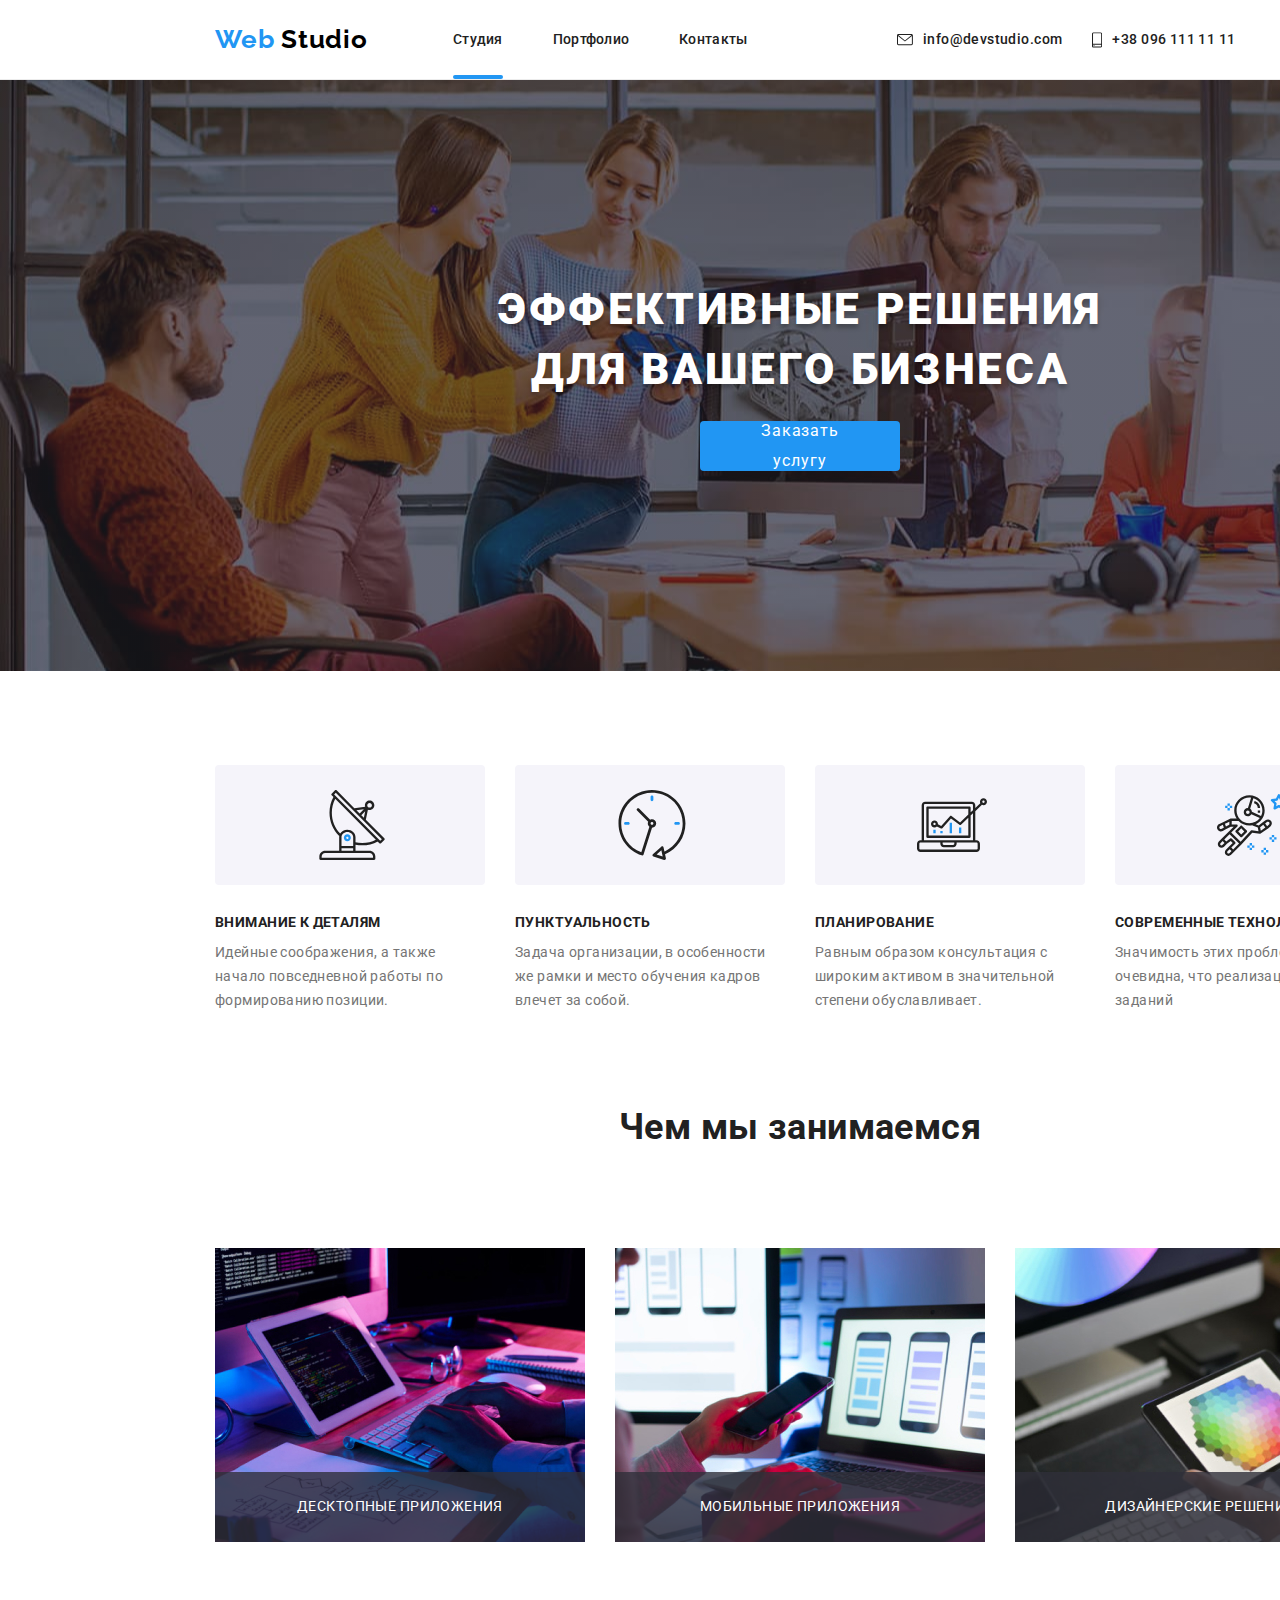
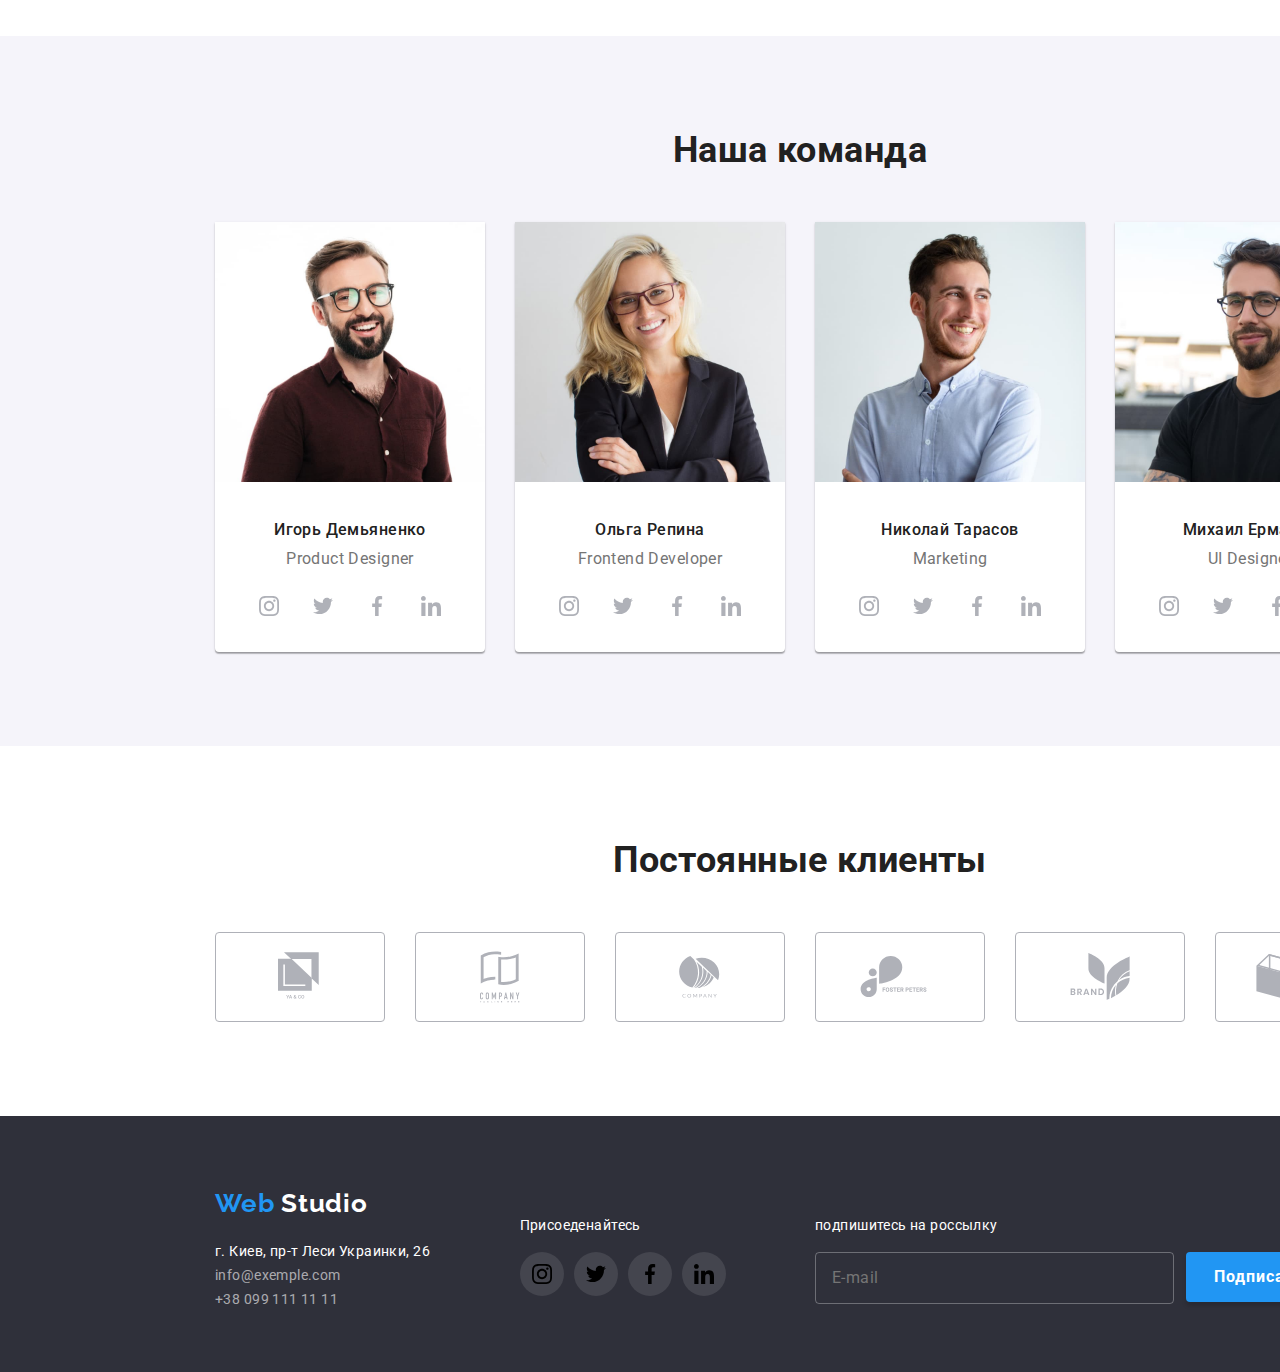
==== index.html @ 9285f912 "верстает Студию в сцсс" ====
<!DOCTYPE html>
<html lang="ru">
<head>
    <meta charset="UTF-8">
    <meta name="viewport" content="width=device-width, initial-scale=1.0">
    <title>Web Studio</title>
    <link href="https://fonts.googleapis.com/css2?family=Raleway:wght@700&family=Roboto:wght@400;500;700;900&display=swap" 
          rel="stylesheet"/>
    <!-- <link rel="stylesheet" href="./css/styles.css"/> -->
    <link rel="stylesheet" href="./css/main.min.css"/>
</head>
<body>   

    <!--шапка страницы-->
    <header  class="conteiner page-header">
        <nav class=" navigation">
            <a href="./index.html" class="logo"><span class="web">Web</span> Studio</a>
            
            <ul class="site-nav list">  
                <li class="link-item">
                    <a href="./index.html" class="curent link" style="color: var(--accent-color)">Студия</a>
                </li>
                <li class="link-item">
                    <a href="./portfolio.html" class="link">Портфолио</a>
                </li>
                <li class="link-item">
                    <a href="" class="link">Контакты</a>
                </li>      
            </ul>
        </nav>

        <ul class="site-auth list">  
            <li class="link-item">
                <div class="hover-link">
                    <a href="mailto:info@devstudio.com" class="contact-link">
                        <svg class="header-svg" width="16" height="12">
                            <use href="./images/sprite.svg#icon-letter"></use>
                        </svg>
                     info@devstudio.com 
                    </a>
                </div>
            </li>
            <li class="link-item">
                <div class="hover-link">
                    <a href="tel:+380961111111" class="contact-link">
                        <svg class="header-svg smartphone" width="10" height="16">
                            <use href="./images/sprite.svg#icon-smartphone"></use>
                        </svg>
                     +38 096 111 11 11 
                    </a>
                </div>
            </li>
        </ul>
    </header>
    <main>

        <!--hero--->
        <section class="hero">
            <div class="conteiner hero-conteiner">
                <h1 class="hero-title">Эффективные решения<br> для вашего бизнеса</h1>
                <button class="button primary" data-modal-open>Заказать услугу</button> 
            </div>
            <div class="backdrop is-hidden" data-modal>
                <div class="modal">
                    <button class="btn-close" data-modal-close>
                        <span class="close">&#10006;</span>
                    </button>                
                    <h2 class="modal-title">Оставьте свои данные, мы вам перезвоним</h2>
                    
                    <form class="form">
                        <div class="form-field">
                            <label class="form-label" for="name"><span class="label-text">Имя</span></label>
                            <div>                  
                                <input class="form-input" type="text" name="user-name" id="name" />
                                <svg class="form-svg">
                                    <use href="./images/sprite.svg#icon-person-black"></use>
                                </svg>
                            </div>    
                        </div>
        
                        <div class="form-field tel">
                            <label class="form-label" for="tel">Телефон</label>
                            <div>                  
                                <input class="form-input" type="tel" name="tel" id="tel"/>
                                <svg class="form-svg">
                                    <use href="./images/sprite.svg#icon-phone-black"></use>
                                </svg>
                            </div>
                        </div>
        
                        <div class="form-field 2">
                            <label class="form-label" for="emeil">Почтa</label>
                            <div>                  
                                <input class="form-input" type="emeil" name="emeil" id="emeil" />
                                <svg class="form-svg">
                                    <use href="./images/sprite.svg#icon-email-black"></use>
                                </svg>
                            </div>
                        </div>
                                
                        <div class="form-field 3">
                            <label class="form-label" for="comment">Комментарий</label>
                            <textarea 
                            name="comment" 
                            id="comment" 
                            placeholder="Введите текст"
                            ></textarea>
                        </div>
        
                        <div class="form-field-sign">
                            <label class="accept-text">
                                <input class="check-input" type="checkbox" name="checkbox"/>
                                <span class="check-box" checked></span>
                                Соглашаюсь с рассылкой и принимаю 
                                <a href="" class="agreement-link">Условия договора</a>
                            </label>
                        </div>
                           
                        <button class="button" type="submit">Отправить</button>
                    </form>
                </div>
            </div>
        </section>
        
        <!--особенности-->
        <section class="section">
            <div class="conteiner features">
                <h2 hidden>Oсобенности</h2>
                <ul class="list features">
                    <li class="features-box">
                        <div class="icon-features">
                            <svg class="features-svg">
                                <use href="./images/sprite.svg#icon-antena"> </use>
                            </svg>
                        </div>
                        <h2 class="title">Внимание к деталям</h2>
                        <p>Идейные соображения, а также начало повседневной работы по формированию позиции.</p>
                    </li>
                    <li class="features-box">
                        <div class="icon-features">
                            <svg class="features-svg">
                                <use href="./images/sprite.svg#icon-clock"></use>
                            </svg>
                        </div>
                        <h2 class="title">Пунктуальность</h2>
                        <p>Задача организации, в особенности же рамки и место обучения кадров влечет за собой.</p>
                    </li>
                    <li class="features-box">
                        <div class="icon-features">
                            <svg class="features-svg">
                                <use href="./images/sprite.svg#icon-diagram"></use>
                            </svg>
                        </div>
                        <h2 class="title">Планирование</h2>
                        <p>Равным образом консультация с широким активом в значительной степени обуславливает.</p>
                    </li>
                    <li class="features-box">
                        <div class="icon-features">
                            <svg class="features-svg">
                                <use href="./images/sprite.svg#icon-astronaut"></use>
                            </svg>
                        </div>
                        <h2 class="title">Современные технологии</h2>
                        <p>Значимость этих проблем настолько очевидна, что реализация плановых заданий</p>
                    </li>
                </ul>
            </div>
        </section>
        

        <!--чем мы занимаемся-->
        <section class="section">
            <div class="conteiner work">
                <h2 class="section-title">Чем мы занимаемся</h2>
                <ul class="list work">
                    <li class="work-box">
                        <img src="./images/pic/box 1.jpg" alt="программы для компьютера"> 
                        <p class="text">Десктопные приложения</p>
                    </li>
                    <li class="work-box">
                        <img src="./images/pic/box 2.jpg" alt="программы для смартфона">
                        <p class="text">Мобильные приложения</p>
                    </li>
                    <li class="work-box">
                        <img src="./images/pic/box 3.jpg" alt="программа для планшэта">
                        <p class="text">Дизайнерские решения</P>
                    </li>
                </ul>
            </div> 
        </section>

        <!--наша команда-->
        <section class="section">
            <div class="conteiner team">
                <h2 class="section-title">Наша команда</h2>
                <ul class="list team">
                    <li class="team-member 1">
                        <img src="./images/команда/Игорь.jpg" alt="фото работника" width="270">
                        <h3 class="team-title">Игорь Демьяненко</h3>
                        <p class="team-text">Product Designer</p>
                            
                        <ul class="list social-link-box">
                            <li class="social-link">
                                <a href="" class="icon-link">
                                    <svg class="icon-svg">
                                        <use href="./images/sprite.svg#icon-instagram"></use>
                                    </svg>
                                </a>
                            </li>
                            <li class="social-link">
                                <a href="" class="icon-link">
                                    <svg class="icon-svg">
                                        <use href="./images/sprite.svg#icon-twitter"></use>
                                    </svg>
                                </a>
                            </li>
                            <li class="social-link">
                                <a href="" class="icon-link">
                                    <svg class="icon-svg">
                                        <use href="./images/sprite.svg#icon-facebook"></use>
                                    </svg>
                                </a>
                            </li>
                            <li class="social-link">    
                                <a href="" class="icon-link">
                                    <svg class="icon-svg">
                                        <use href="./images/sprite.svg#icon-linkedin"></use>
                                    </svg>
                                </a>
                            </li>
                        </ul>  
                    </li>
                    <li class="team-member 2">
                        <img src="./images/команда/ольга.jpg" alt="фото работника" width="270">
                        <h3 class="team-title">Ольга Репина</h3>
                        <p class="team-text">Frontend Developer</p>
                        
                        <ul class="list social-link-box">
                            <li class="social-link">
                                <a href="" class="icon-link">
                                    <svg class="icon-svg">
                                        <use href="./images/sprite.svg#icon-instagram"></use>
                                    </svg>
                                </a>
                            </li>
                            <li class="social-link">
                                <a href="" class="icon-link">
                                    <svg class="icon-svg">
                                        <use href="./images/sprite.svg#icon-twitter"></use>
                                    </svg>
                                </a>
                            </li>
                            <li class="social-link">
                                <a href="" class="icon-link">
                                    <svg class="icon-svg">
                                        <use href="./images/sprite.svg#icon-facebook"></use>
                                    </svg>
                                </a>
                            </li>
                            <li class="social-link">    
                                <a href="" class="icon-link">
                                    <svg class="icon-svg">
                                        <use href="./images/sprite.svg#icon-linkedin"></use>
                                    </svg>
                                </a>
                            </li>
                        </ul>  
                    </li>
                    <li class="team-member 3">
                        <img src="./images/команда/николай.jpg" alt="фото работника" width="270">
                        <h3 class="team-title">Николай Тарасов</h3>
                        <p class="team-text">Marketing</p>
                            
                        <ul class="list social-link-box">
                            <li class="social-link">
                                <a href="" class="icon-link">
                                    <svg class="icon-svg">
                                        <use href="./images/sprite.svg#icon-instagram"></use>
                                    </svg>
                                </a>
                            </li>
                            <li class="social-link">
                                <a href="" class="icon-link">
                                    <svg class="icon-svg">
                                        <use href="./images/sprite.svg#icon-twitter"></use>
                                    </svg>
                                </a>
                            </li>
                            <li class="social-link">
                                <a href="" class="icon-link">
                                    <svg class="icon-svg">
                                        <use href="./images/sprite.svg#icon-facebook"></use>
                                    </svg>
                                </a>
                            </li>
                            <li class="social-link">    
                                <a href="" class="icon-link">
                                    <svg class="icon-svg">
                                        <use href="./images/sprite.svg#icon-linkedin"></use>
                                    </svg>
                                </a>
                            </li>
                        </ul>  
                    </li>
                    <li class="team-member 4">
                        <img src="./images/команда/Михаил.jpg" alt="фото работника" width="270">
                        <h3 class="team-title">Михаил Ермаков</h3>
                        <p class="team-text">UI Designer</p>
                            
                        <ul class="list social-link-box">
                            <li class="social-link">
                                <a href="" class="icon-link">
                                    <svg class="icon-svg">
                                        <use href="./images/sprite.svg#icon-instagram"></use>
                                    </svg>
                                </a>
                            </li>
                            <li class="social-link">
                                <a href="" class="icon-link">
                                    <svg class="icon-svg">
                                        <use href="./images/sprite.svg#icon-twitter"></use>
                                    </svg>
                                </a>
                            </li>
                            <li class="social-link">
                                <a href="" class="icon-link">
                                    <svg class="icon-svg">
                                        <use href="./images/sprite.svg#icon-facebook"></use>
                                    </svg>
                                </a>
                            </li>
                            <li class="social-link">    
                                <a href="" class="icon-link">
                                    <svg class="icon-svg">
                                        <use href="./images/sprite.svg#icon-linkedin"></use>
                                    </svg>
                                </a>
                            </li>
                        </ul>  
                    </li>
                </ul>
            </div> 
        </section>

        <!--постоянные клиенты-->
        <section class="section">
            <div class="conteiner clients">
                <h2 class="section-title">Постоянные клиенты</h2>
                <ul class="list clients-list-box">
                    <li class="clients-list">
                        <a href="" class="icon-client-link">
                            <svg class="client-svg" width="45" height="50">
                                <use href="./images/sprite.svg#icon-logo1"></use>
                            </svg>
                        </a>
                    </li>
                    <li class="clients-list">
                        <a href="" class="icon-client-link">
                            <svg class="client-svg" width="40" height="52">
                                <use href="./images/sprite.svg#icon-logo2"></use>
                            </svg>
                        </a>
                    </li>
                    <li class="clients-list">
                        <a href="" class="icon-client-link">
                            <svg class="client-svg" width="41" height="42">
                                <use href="./images/sprite.svg#icon-logo3"></use>
                            </svg>
                        </a>
                    </li>
                    <li class="clients-list">
                        <a href="" class="icon-client-link">
                            <svg class="client-svg" width="80" height="42">
                                <use href="./images/sprite.svg#icon-logo4"></use>
                            </svg>
                        </a>
                    </li>
                    <li class="clients-list">
                        <a href="" class="icon-client-link">
                            <svg class="client-svg" width="60" height="47">
                                <use href="./images/sprite.svg#icon-logo5"></use>
                            </svg>
                        </a>
                    </li>
                    <li class="clients-list">
                        <a href="" class="icon-client-link">
                            <svg class="client-svg" width="88" height="45">
                                <use href="./images/sprite.svg#icon-logo6"></use>
                            </svg>
                        </a>
                    </li>
                </ul>
            </div>
        </section> 
    </main>
    
    <!--подвал-->
    <footer class="section">
        <div class="conteiner footer">   
            
            <!--контакты-->
            <div class="footer-box footer-contacts">
                <a href="./index.html" class="logo logo-footer"><span class="web">Web</span> Studio</a>
                <address class="address-item">г. Киев, пр-т Леси Украинки, 26</address>  
                <ul class="list contacts">
                    <li class="contacts-item">info@exemple.com</li>
                    <li class="contacts-item">+38 099 111 11 11</li>
                </ul>     
            </div>

            <!--соц.сети-->
            <div class="footer-box join ">
                <p class="text-footer">Присоеденайтесь</p>
                <ul class="list links-box-footer">
                    <li class="social-links-footer">
                        <a class="icon-link" href="" aria-label="Cсылка на instagram">
                            <svg class="icon-svg footer-svg">
                                <use href="./images/sprite.svg#icon-instagram"></use>
                            </svg>
                        </a>
                    </li>
                    <li class="social-links-footer">
                        <a class="icon-link" href="" aria-label="Cсылка на twitter">
                            <svg class="icon-svg footer-svg">
                                <use href="./images/sprite.svg#icon-twitter"></use>
                            </svg>
                        </a>
                    </li>
                    <li class="social-links-footer">
                        <a class="icon-link" href="" aria-label="Cсылка на facebook">
                            <svg class="icon-svg footer-svg">
                                <use href="./images/sprite.svg#icon-facebook"></use>
                            </svg>
                        </a>
                    </li>
                    <li class="social-links-footer">
                        <a class="icon-link" href="" aria-label="Cсылка на linkedin">
                            <svg class="icon-svg footer-svg">
                                <use href="./images/sprite.svg#icon-linkedin"></use>
                            </svg>
                        </a>
                    </li>
                </ul>
            </div>

            <!--подписка на россылку-->
            <div class="footer-box registery">
                <form class="form">
                    <p class="text-footer">подпишитесь на россылку</p>
                    <div class="e-mail-form">
                        <input 
                        type="e-meil" 
                        name="e-meil" 
                        id="e-meil" 
                        placeholder="E-mail"
                        />
                        <button class="button secondary" type="submit">Подписаться
                            <svg class="subscribe-svg" >
                                <use href="./images/sprite.svg#icon-iconsend"></use>
                            </svg>    
                        </button>
                    </div>
                </form>
            </div>
        </div>
    </footer>
    
    <script src="./js/modal.js"></script>
</body>
</html>
---- css/styles.css ----
/* .page-header {
    display: flex;
    height: 80px;
    border-bottom: 1px solid #ECECEC;
} */


/* SITE-NAU -AUTH */


/* .navigation {
    display: flex;
    align-items: center;
    margin-right: auto; 
} */

/* 
.link-item .contact-link,
.link-item .link {
    padding-top: 32px;
    padding-bottom: 32px;
    font-weight: 500;
    font-size: 14px;
    line-height: 1.14;
    text-decoration: none;
    color: var(--primary-text-color);
} 

.site-auth .contact-link {
    display: flex;
    align-items: center;
    color: var(--text-color);
    max-height: 80px;
}

.site-nav .link-item:not(:first-child) { 
    margin-left: 50px;
}

.site-auth .link-item:not(:first-child) { 
    margin-left: 30px;
}/*

 .header-svg {
    justify-content: center;
    align-items: center;
    margin-right: 10px;
    fill: currentColor;
} */

/* .contact-link > .header-svg:hover {
    --color4: var(--accent-color);
    transition-duration: 250ms;
    transition-timing-function: cubic-bezier(0.4, 0, 0.2, 1);
 }  */

/*.site-nav .link:hover,
.site-nav .link:focus,
.site-auth .contact-link:hover,
.site-auth .contact-link:focus { 
    color: var(--accent-color);
    transition-duration: 250ms;
    transition-timing-function: cubic-bezier(0.4, 0, 0.2, 1);
} 

.contact-link .header-svg:hover,
.contact-link .header-svg:focus {
    color: var(--accent-color);
    transition-duration: 250ms;
    transition-timing-function: cubic-bezier(0.4, 0, 0.2, 1);
}
/* 
.link {
    position: relative;
}

.curent.link::after {
    content: " ";
    position: absolute;
    display: block;
    width: 100%;
    border-bottom: 4px solid var(--accent-color);
    border-radius: 2px;
    bottom: 0;
} */


/* HERO */


/* .conteiner.hero-conteiner {
    display: block;
    padding: 0;
    
    max-width: 1600px;
    max-height: 600px;
    margin-left: auto;
    margin-right: auto;
    padding-top: 200px;
    padding-bottom: 200px;
    
    text-align: center;
    background-image: linear-gradient( 
        rgba(47, 48, 58, 0.4), 
        rgba(47, 48, 58, 0.4) ), url(
        ../images/Header.jpg);
    background-color: #C4C4C4;    
    background-repeat: no-repeat;
    background-size: cover;
    background-position: center;
}

.hero-title {
    margin: 0 0 20px;

    text-transform: uppercase;
    text-align: center;

    color: var(--primary-white-color);
    font-weight: 900;
    font-size: 44px;
    line-height: 1.36;
    letter-spacing: 0.06em;
    text-shadow: 0px 4px 4px rgba(0, 0, 0, 0.25);
} */


/* BUTTON */

 


/*Modal*/

/* .backdrop {
    position: fixed;
    top: 0;
    left: 0;
    width: 100%;
    height: 100%;

    z-index: 1;
    background: rgba(0, 0, 0, 0.2);
    transform: scale(1);
    transition-duration: 300ms;
    transition-timing-function: ease-in;

}

.backdrop.is-hidden {
    pointer-events: none;
    opacity: 0;
    transform: scale(0.25);
}

.modal {
    position: absolute;
    top: 50%;
    left: 50%;
    transform: translate(-50%, -50%);
    width: 528px;
    height: 580px;

    padding: 40px;
    box-shadow: 
    0px 1px 3px rgba(0, 0, 0, 0.12), 
    0px 1px 1px rgba(0, 0, 0, 0.14), 
    0px 2px 1px rgba(0, 0, 0, 0.2);
    border-radius: 4px;
    background: var(--primary-white-color);
}
  


span.close {
    display: inline-flex;
    justify-content: center;
    align-items: center;
    width: 18px;
    height: 18px;
} */




/*FORM*/

/* .modal-title {
    text-align: center;
    font-size: 20px;
    line-height: 1.15;
    margin: 0;
    padding-bottom: 12px;
}

.form {
    width: 100%;
    height: 100%;
}

.form-field {
    position: relative;
    display: flex;
    flex-direction: column;
}

 .form-label {
    display: block;
    margin-bottom: 4px;
    text-align: left;
    font-size: 12px;
    line-height: 1.167;
    letter-spacing: 0.01em;
    color: var(--text-color); 
}

.form-field.tel:focus .form-label {
    color: var(--accent-color);
}

.form-label:not(:last-child) {
    margin-top: 10px;
}

.form-input {
    display: inline-block;
    width: 100%;
    margin: 0;
    padding-top: 11px;
    padding-bottom: 11px;
    padding-left: 42px;
    border: 1px solid rgba(33, 33, 33, 0.2);
    border-radius: 4px;
}

.form-input:focus {
    outline: none;
    border: 1px solid var(--accent-color);
    transition-duration: 250ms;
    transition-timing-function: cubic-bezier(0.4, 0, 0.2, 1);
}

.form-input:focus + .form-svg {
    fill: var(--accent-color);
    transition-duration: 250ms;
    transition-timing-function: cubic-bezier(0.4, 0, 0.2, 1);
}

.form-svg {
    position: absolute;
    left: 12px;
    transform: translateY(55%);

    display: inline-flex;
    width: 18px;
    height: 18px;
    fill: var(--primary-text-color);
}

.form-field-sign {
    position: relative;
    margin-top: 20px;
    margin-bottom: 30px;
}

.check-input {
    position: absolute;
    width: 1px;
    height: 1px;
    margin: -1px;
    padding: 0;
    border: 0;
    overflow: hidden;
    clip: rect(0 0 0 0);
}

.accept-text {
    padding-left: 36px; 
    font-weight: 400;
    font-size: 14px;
    line-height: 1.71;
    letter-spacing: 0.03em;
    color: #757575;
}

span[class="check-box"] {
    position: absolute;
    margin-left: -22px;   
    margin-right: 7px;
    width: 16px;
    height: 15px;
    transform: translate(0%, 20%);

    background-color: var(--primary-white-color);
    outline: 0;
    border-radius:2px;
    box-shadow: 0 0 1pt 1pt var(--text-color);
}

.check-input:focus + .check-box {
    border: 1px solid var(--accent-color);
    box-shadow: 0 0 1pt 1pt var(--accent-color);
    transition-duration: 250ms;
    transition-timing-function: cubic-bezier(0.4, 0, 0.2, 1);
}

.check-input:focus:checked + .check-box {
    box-shadow: 0 0 1pt 1pt var(--text-color);
    background-color: var(--accent-color); 
    background-image: url(../images/svg/Vector.svg); 
    transition-duration: 250ms;
    transition-timing-function: cubic-bezier(0.4, 0, 0.2, 1);
}

.check-input:checked + .check-box {
    background-color: var(--accent-color); 
    background-image: url(../images/svg/Vector.svg); 
    box-shadow: none;
    transition-duration: 250ms;
    transition-timing-function: cubic-bezier(0.4, 0, 0.2, 1);
    background-size: cover;
} 

.agreement-link {
    display: inline-flex;
    flex-wrap: inherit;
    color: var(--accent-color); 
}

textarea {
    resize: none;
    height: 120px;
    padding: 12px 16px;
    border-color: rgba(33, 33, 33, 0.2);
    border-radius: 4px;
}

textarea:focus {
    outline: none;
    border: 1px solid var(--accent-color);
    border-radius: 4px;
    transition-duration: 250ms;
    transition-timing-function: cubic-bezier(0.4, 0, 0.2, 1);
}

textarea::placeholder {
    color: var(--text-color);
    line-height: 1.14;
    letter-spacing: 0.01em;
}

.button[type="submit"] {
    display: flex;
    font-family: Roboto;
    font-weight: 700;
    color: var(--primary-white-color);
    background-color: var(--accent-color);
    margin-right: auto;
    margin-left: auto;
} */



/* ОСОБЕННОСТИ */
/* 
.list.features {
    display: flex;
}

.features-box {
    width: calc((100% - 30px * 3) / 4);
    margin-right: 30px;
}

.features-box:nth-child(4n) {
    margin-right: 0;
}

.features .title {
    font-size: 14px;
    line-height: 1.14;
    text-transform: uppercase;
    color: var(--primary-text-color);
    margin-top: 0;
    margin-top: 30px;
    margin-bottom: 10px;
}

.features-box > p {
    margin: 0;
}

.icon-features {
    width: 270px;
    height: 120px;
    padding: 25px 102px;
    background: #F5F4FA;
    border-radius: 4px;
}

.features-svg {
    background-size: contain;
    width: 70px;
    height: 70px;
    fill: currentColor;
} */


/* Чем мы занимаемся */

/* 
.section-title {
    font-size: 36px;
    line-height: 1.16;
    text-align: center;
    color: var(--primary-text-color);
    margin: 0;
    padding-bottom: 50px;
}

.work-box .text {
    display: inline-flex;
    justify-content: center;
    align-items: center;
    height: 70px;
    margin: 0;
    position: absolute;
    bottom: 0;
    left: 0;
    right: 0;

    text-transform: uppercase;
    font-size: 14px;
    line-height: 1.14;
    background: rgba(47, 48, 58, 0.8);
    color: var(--primary-white-color); 
}

.list.work {
    display: flex; 
    padding-top: 50px;
}

.work-box {
    width: calc((100% - 30px * 2) / 3);
    margin-right: 30px;
    position: relative;
}

.work-box >img {
    display: block;
}

.work-box:nth-child(3n) {
    margin-right: 0;
}
 */


/* НАША КОМАНДА */


/* .conteiner.team {
    background-color: #F5F4FA;
    padding-top: 94px;
    padding-bottom: 94px;
}

.list.team {
    display: flex;
}

.team .team-title {
    margin: 30px 0 0;   
    text-align: center;
    font-weight: 500;
    font-size: 16px;
    line-height: 1.19;
    color: var(--primary-text-color);
}

.team .team-text { 
    font-size: 16px;
    line-height: 1.19;
    text-align: center;
    color: var(--text-color);
    margin: 10px 0 0;
}

.team-member {
    width: calc((100% - 30px * 3) / 4);
    margin-right: 30px;
    background-color: #fff;
    box-shadow: 
    0px 1px 3px rgba(0, 0, 0, 0.12), 
    0px 1px 1px rgba(0, 0, 0, 0.14), 
    0px 2px 1px rgba(0, 0, 0, 0.2);
    border-radius: 0px 0px 4px 4px;
}

.team-member:hover {
    box-shadow: 0px 4px 4px rgba(0, 0, 0, 0.25);
    transition-duration: 250ms;
    transition-timing-function: cubic-bezier(0.4, 0, 0.2, 1);
}

.team-member:nth-child(4n) {
    margin-right: 0;
}

.social-link-box {
    display: flex;  
    padding: 16px 32px 24px;    
}

.social-link:not(:last-child) {
    margin-right: 10px;
} */

/* .icon-link {
    display: flex;
    align-items: center;
    justify-content: center;
    border-radius: 50%;
    width: 44px;
    height: 44px;
}

.icon-link:hover,
.icon-link:focus {
    color: var(--accent-color);
    transition-duration: 250ms;
    transition-timing-function: cubic-bezier(0.4, 0, 0.2, 1);
} */

/* .icon-svg {
    width: 20px;
    height: 20px;
} 

.icon-link:hover > .icon-svg {
    --color4: #FFFFFF;
    transition-duration: 250ms;
    transition-timing-function: cubic-bezier(0.4, 0, 0.2, 1);
}*/


/* CLIENTS */


.clients-list-box  {
    display: flex;
}

.clients-list {
    width: calc((100% - 30px * 5) / 6);
    margin-right: 30px;
}

/* .icon-client-link {
    display: flex;
    justify-content: center;
    align-items: center;
    width: 170px;
    height: 90px;
    border: 1px solid #afb1b8;
    border-radius: 4px;
}

.icon-client-link:hover,
.icon-client-link:focus {
    border: 1px solid var(--accent-color);
    transition-duration: 250ms;
    transition-timing-function: cubic-bezier(0.4, 0, 0.2, 1);
}

.icon-client-link:hover > .client-svg,
.icon-client-link:focus > .client-svg {
    --color4: #2196F3;
    transition-duration: 250ms;
    transition-timing-function: cubic-bezier(0.4, 0, 0.2, 1);
} */


/* FOOTER */

/* .conteiner.footer {
    display: flex;
    justify-content: space-between;
    padding-top: 72px;
    padding-bottom: 60px;
    font-size: 14px;
    line-height: 1.71;
    background: #2F303A;
    color: var(--primary-white-color); 
}

/* .logo.logo-footer {    
    color: var(--primary-white-color);
    margin-top: -12px;
} 

address {
    font-style: normal;
    margin-top: 20px;
}

.list.contacts .contacts-item {
    margin-top: 9px;
}

.list.contacts  {
    color: rgba(255, 255, 255, 0.6);
    text-decoration: none
}

.footer-box.join {
    margin-top: 12px;
}

.links-box-footer {
    display: flex;
}

.social-links-footer:not(:last-child) {
    margin-right: 10px;
}

.social-links-footer > .icon-link {
    background-color: rgba(255, 255, 255, 0.1);
}

.icon-svg.footer-svg {
    --color4: #FFFFFF;
}

/* .icon-link:hover,
.icon-link:focus {
    background-color: var(--accent-color);
    transition-duration: 250ms;
    transition-timing-function: cubic-bezier(0.4, 0, 0.2, 1);
} */

/* .conteiner.footer .text-footer {
    margin-top: 0;
    margin-bottom: 20px;    
    text-transform: uppercase;
    line-height: 1.14;
    font-weight: 700;
    letter-spacing: 0.03em;
}

.footer-box.registery {
    width: calc((100% - 30px) / 2);
    margin-top: 12px
}

.e-mail-form {
    display: flex;
    width: auto;
}

.e-mail-form >input {
    width: 100%;
    margin-right: 12px;
    align-items: center;
    padding-top: 15px;
    padding-bottom: 15px;
    padding-left: 16px;
    border: 1px solid rgba(255, 255, 255, 0.3);
    border-radius: 4px;
    font-size: 16px;
    line-height: 1.25;
    letter-spacing: 0.03em;
    background: transparent;
}

.footer-box .button.secondary >.icon-send {
    display: inline-flex;
    align-items: center;
    justify-content: center;
    margin-left: 10px;
    width: 24px;
    height: 24px;
}
.subscribe-svg {
    width: 24px;
    height: 24px;
    margin-left: 10px;
    fill: currentColor;
} */


/* ПОРТФОЛИО */


/* .button.filters {
    width: auto;
    padding: 6px 22px;
    font-weight: 500;
    line-height: 1.63;
    letter-spacing: 0.03em;
} 

.list.filters.flexbox > li:not(:first-child) {
    margin-left: 8px;
}

/* .button.filters:hover {
    color: var(--primary-white-color);
    background-color: var(--accent-color);
    box-shadow: 
    0px 3px 1px rgba(0, 0, 0, 0.1), 
    0px 1px 2px rgba(0, 0, 0, 0.08), 
    0px 2px 2px rgba(0, 0, 0, 0.12);
    transition-duration: 250ms;
    transition-timing-function: cubic-bezier(0.4, 0, 0.2, 1);
} 

.flexbox {
    display: flex;
    justify-content: center;
    margin-bottom: 50px;
}
*/



/* PROJECTS */


/* .projects-list {
    display: flex;
    flex-wrap: wrap;
}

.projects-link {
    display: inline-block;
    text-decoration: none;
}

.projects-list > .projects-item {
    width: calc((100% - 30px * 2) / 3);
    margin-right: 30px;
    margin-bottom: 30px;
    border: 1px solid #EEEEEE;
}

.projects-item:hover {
    box-shadow: 
    0px 1px 1px rgba(0, 0, 0, 0.12), 
    0px 4px 4px rgba(0, 0, 0, 0.06), 
    0px 4px 6px rgba(0, 0, 0, 0.16);
    transition-duration: 250ms;
    transition-timing-function: cubic-bezier(0.4, 0, 0.2, 1);
}

.projects-item:nth-child(3n) {
    margin-right: 0;
}

.projects-item:nth-last-child(-n + 3) {
    margin-bottom: 0;
}

.efect > img {
    display: block;
}

.projects-item .card > .title {
    margin: 0 0 4px ;
    font-weight: 700;
    font-size: 18px;
    line-height: 2;
    letter-spacing: 0.06em;
    color: var(--primary-text-color);
}

.projects-item .card > .text {
    margin: 0;
    font-weight: 400;
    font-size: 16px;
    line-height: 1.87;
    color: var(--text-color);
}

.card {
   padding: 20px 24px;
   margin: 0;
   border-style: none;
}

.efect {
    position: relative;
    overflow: hidden; 
}

.projects-item:hover .effects-title {
    transform: translatey(0);
}

.effects-title {
    position: absolute;
    top: 0;
    margin: 0;
    padding: 63px 24px;
    
    font-size: 18px;
    line-height: 1.56;
    color: #FFFFFF;
    background-color: rgba(33, 150, 243, 0.9);

    transform: translatey(100%);
    transition-duration: 250ms;
    transition-timing-function: cubic-bezier(0.4, 0, 0.2, 1);
} */







/* цвет текста заголовка черный #212121; */
/* вторичный цвет, абзац, #757575; */
/* белый цвет #FFFFFF; */
/* емейл напис rgba(255, 255, 255, 0.6) */
/*  иконки background: #E5E5E5; */
/* страниця вторичний цвет background: #F5F4FA; */
/* интерактивная подсветка цвет  #2196F3; */
/*  фон надписов "чем мы занимаемся"background: rgba(47, 48, 58, 0.8); */
/* фон наша команда background: #F5F4FA; */
---- css/main.min.css ----
/*! normalize.css v8.0.1 | MIT License | github.com/necolas/normalize.css */html{line-height:1.15;-webkit-text-size-adjust:100%}body{margin:0}main{display:block}h1{font-size:2em;margin:0.67em 0}hr{-webkit-box-sizing:content-box;box-sizing:content-box;height:0;overflow:visible}pre{font-family:monospace, monospace;font-size:1em}a{background-color:transparent}abbr[title]{border-bottom:none;text-decoration:underline;-webkit-text-decoration:underline dotted;text-decoration:underline dotted}b,strong{font-weight:bolder}code,kbd,samp{font-family:monospace, monospace;font-size:1em}small{font-size:80%}sub,sup{font-size:75%;line-height:0;position:relative;vertical-align:baseline}sub{bottom:-0.25em}sup{top:-0.5em}img{border-style:none}button,input,optgroup,select,textarea{font-family:inherit;font-size:100%;line-height:1.15;margin:0}button,input{overflow:visible}button,select{text-transform:none}button,[type="button"],[type="reset"],[type="submit"]{-webkit-appearance:button}button::-moz-focus-inner,[type="button"]::-moz-focus-inner,[type="reset"]::-moz-focus-inner,[type="submit"]::-moz-focus-inner{border-style:none;padding:0}button:-moz-focusring,[type="button"]:-moz-focusring,[type="reset"]:-moz-focusring,[type="submit"]:-moz-focusring{outline:1px dotted ButtonText}fieldset{padding:0.35em 0.75em 0.625em}legend{-webkit-box-sizing:border-box;box-sizing:border-box;color:inherit;display:table;max-width:100%;padding:0;white-space:normal}progress{vertical-align:baseline}textarea{overflow:auto}[type="checkbox"],[type="radio"]{-webkit-box-sizing:border-box;box-sizing:border-box;padding:0}[type="number"]::-webkit-inner-spin-button,[type="number"]::-webkit-outer-spin-button{height:auto}[type="search"]{-webkit-appearance:textfield;outline-offset:-2px}[type="search"]::-webkit-search-decoration{-webkit-appearance:none}::-webkit-file-upload-button{-webkit-appearance:button;font:inherit}details{display:block}summary{display:list-item}template{display:none}[hidden]{display:none}*,*:before,*:after{-webkit-box-sizing:border-box;box-sizing:border-box}body{margin:0px 0px 0px 0px;font-family:Roboto;font-style:normal;font-weight:400;font-size:14px;line-height:1.71;letter-spacing:0.03em;background-color:#fff;color:#757575}nav{display:-webkit-box;display:-ms-flexbox;display:flex;font-weight:500;line-height:1.14;letter-spacing:0.02em;color:#212121}h1,h2,h3,h4,h5{color:#212121;font-weight:700}.list{list-style:none;padding:0;margin:0}.web{color:#2196F3}.conteiner{width:1600px;padding-left:215px;padding-right:215px;margin-left:auto;margin-right:auto}.section{margin-top:94px}.button{display:-webkit-inline-box;display:-ms-inline-flexbox;display:inline-flex;-webkit-box-align:center;-ms-flex-align:center;align-items:center;-webkit-box-pack:center;-ms-flex-pack:center;justify-content:center;text-decoration:none;width:200px;height:50px;padding:10px 32px;border-radius:4px;background-color:#F5F4FA;border:none;font-size:16px;line-height:1.88;letter-spacing:0.06em;color:#212121;cursor:pointer}.button.primary{color:#fff;background-color:#2196F3}.button.primary:hover,.button.primary:focus{-webkit-transition-duration:250ms;transition-duration:250ms;-webkit-transition-timing-function:cubic-bezier(0.4, 0, 0.2, 1);transition-timing-function:cubic-bezier(0.4, 0, 0.2, 1);color:#2196F3;background-color:#fff;fill:#2196F3}.button.secondary{padding:10px 28px;-webkit-box-shadow:0px 4px 4px rgba(0,0,0,0.15);box-shadow:0px 4px 4px rgba(0,0,0,0.15);color:#fff;background-color:#2196F3}.button.secondary:hover,.button.secondary:focus{-webkit-transition-duration:250ms;transition-duration:250ms;-webkit-transition-timing-function:cubic-bezier(0.4, 0, 0.2, 1);transition-timing-function:cubic-bezier(0.4, 0, 0.2, 1);color:#2196F3;background-color:#fff;fill:#2196F3}.btn-close{position:absolute;top:8px;right:8px;width:30px;height:30px;padding:0;border-radius:50%;outline:none;border:1px solid rgba(0,0,0,0.1);background-color:#fff;cursor:pointer}.btn-close:hover>span[class="close"],.btn-close:focus>span[class="close"]{color:#2196F3}.button.filters{width:auto;padding:6px 22px;font-weight:500;line-height:1.63;letter-spacing:0.03em}.button.filters:hover{color:#fff;background-color:#2196F3;-webkit-box-shadow:0px 3px 1px rgba(0,0,0,0.1),0px 1px 2px rgba(0,0,0,0.08),0px 2px 2px rgba(0,0,0,0.12);box-shadow:0px 3px 1px rgba(0,0,0,0.1),0px 1px 2px rgba(0,0,0,0.08),0px 2px 2px rgba(0,0,0,0.12);-webkit-transition-duration:250ms;transition-duration:250ms;-webkit-transition-timing-function:cubic-bezier(0.4, 0, 0.2, 1);transition-timing-function:cubic-bezier(0.4, 0, 0.2, 1)}.logo{font-family:Raleway;font-weight:700;font-size:26px;line-height:1.19;letter-spacing:0.03em;color:#000000;text-decoration:none}.navigation .logo{width:153px;padding-top:25px;padding-bottom:25px;margin-right:85px}.logo.logo-footer{color:#fff;margin-top:-12px}.site-nav,.site-auth{display:-webkit-box;display:-ms-flexbox;display:flex;-webkit-box-align:center;-ms-flex-align:center;align-items:center;margin-right:auto}.link-item .contact-link,.link-item .link{padding-top:32px;padding-bottom:32px;font-weight:500;font-size:14px;line-height:1.14;text-decoration:none;color:var(--primary-text-color)}.site-nav .link-item:not(:first-child){margin-left:50px}.site-auth .contact-link{display:-webkit-box;display:-ms-flexbox;display:flex;-webkit-box-align:center;-ms-flex-align:center;align-items:center;color:#757575;max-height:80px}.site-auth .link-item:not(:first-child){margin-left:30px}.header-svg{-webkit-box-pack:center;-ms-flex-pack:center;justify-content:center;-webkit-box-align:center;-ms-flex-align:center;align-items:center;margin-right:10px;fill:currentColor}.contact-link>.header-svg:hover{--color4: $accent-color;-webkit-transition-duration:250ms;transition-duration:250ms;-webkit-transition-timing-function:cubic-bezier(0.4, 0, 0.2, 1);transition-timing-function:cubic-bezier(0.4, 0, 0.2, 1)}.site-nav .link:hover,.site-nav .link:focus,.site-auth .contact-link:hover,.site-auth .contact-link:focus{color:#2196F3;-webkit-transition-duration:250ms;transition-duration:250ms;-webkit-transition-timing-function:cubic-bezier(0.4, 0, 0.2, 1);transition-timing-function:cubic-bezier(0.4, 0, 0.2, 1)}.modal-title{text-align:center;font-size:20px;line-height:1.15;margin:0;padding-bottom:12px}.form{width:100%;height:100%}.form-field{position:relative;display:-webkit-box;display:-ms-flexbox;display:flex;-webkit-box-orient:vertical;-webkit-box-direction:normal;-ms-flex-direction:column;flex-direction:column}.form-field.tel:focus .form-label{color:#2196F3}.form-label:not(:last-child){margin-top:10px}.form-label{display:block;margin-bottom:4px;text-align:left;font-size:12px;line-height:1.167;letter-spacing:0.01em;color:#757575}.form-input{display:inline-block;width:100%;margin:0;padding-top:11px;padding-bottom:11px;padding-left:42px;border:1px solid rgba(33,33,33,0.2);border-radius:4px}.form-input:focus{outline:none;border:1px solid #2196F3;-webkit-transition-duration:250ms;transition-duration:250ms;-webkit-transition-timing-function:cubic-bezier(0.4, 0, 0.2, 1);transition-timing-function:cubic-bezier(0.4, 0, 0.2, 1)}.form-input:focus+.form-svg{fill:#2196F3;-webkit-transition-duration:250ms;transition-duration:250ms;-webkit-transition-timing-function:cubic-bezier(0.4, 0, 0.2, 1);transition-timing-function:cubic-bezier(0.4, 0, 0.2, 1)}.form-svg{position:absolute;left:12px;-webkit-transform:translateY(55%);transform:translateY(55%);display:-webkit-inline-box;display:-ms-inline-flexbox;display:inline-flex;width:18px;height:18px;fill:#212121}.form-field-sign{position:relative;margin-top:20px;margin-bottom:30px}.check-input{position:absolute;width:1px;height:1px;margin:-1px;padding:0;border:0;overflow:hidden;clip:rect(0 0 0 0)}.check-input:focus+.check-box{border:1px solid #2196F3;-webkit-box-shadow:0 0 1pt 1pt #2196F3;box-shadow:0 0 1pt 1pt #2196F3;-webkit-transition-duration:250ms;transition-duration:250ms;-webkit-transition-timing-function:cubic-bezier(0.4, 0, 0.2, 1);transition-timing-function:cubic-bezier(0.4, 0, 0.2, 1)}.check-input:focus:checked+.check-box{-webkit-box-shadow:0 0 1pt 1pt #757575;box-shadow:0 0 1pt 1pt #757575;background-color:#2196F3;background-image:url(../images/svg/Vector.svg);-webkit-transition-duration:250ms;transition-duration:250ms;-webkit-transition-timing-function:cubic-bezier(0.4, 0, 0.2, 1);transition-timing-function:cubic-bezier(0.4, 0, 0.2, 1)}.check-input:checked+.check-box{background-color:#2196F3;background-image:url(../images/svg/Vector.svg);-webkit-box-shadow:none;box-shadow:none;-webkit-transition-duration:250ms;transition-duration:250ms;-webkit-transition-timing-function:cubic-bezier(0.4, 0, 0.2, 1);transition-timing-function:cubic-bezier(0.4, 0, 0.2, 1);background-size:cover}.accept-text{padding-left:36px;font-weight:400;font-size:14px;line-height:1.71;letter-spacing:0.03em;color:#757575}span[class="check-box"]{position:absolute;margin-left:-22px;margin-right:7px;width:16px;height:15px;-webkit-transform:translate(0%, 20%);transform:translate(0%, 20%);background-color:#fff;outline:0;border-radius:2px;-webkit-box-shadow:0 0 1pt 1pt #757575;box-shadow:0 0 1pt 1pt #757575}.agreement-link{display:-webkit-inline-box;display:-ms-inline-flexbox;display:inline-flex;-ms-flex-wrap:inherit;flex-wrap:inherit;color:#2196F3}textarea{resize:none;height:120px;padding:12px 16px;border-color:rgba(33,33,33,0.2);border-radius:4px}textarea:focus{outline:none;border:1px solid #2196F3;border-radius:4px;-webkit-transition-duration:250ms;transition-duration:250ms;-webkit-transition-timing-function:cubic-bezier(0.4, 0, 0.2, 1);transition-timing-function:cubic-bezier(0.4, 0, 0.2, 1)}textarea::-webkit-input-placeholder{color:#757575;line-height:1.14;letter-spacing:0.01em}textarea:-ms-input-placeholder{color:#757575;line-height:1.14;letter-spacing:0.01em}textarea::-ms-input-placeholder{color:#757575;line-height:1.14;letter-spacing:0.01em}textarea::placeholder{color:#757575;line-height:1.14;letter-spacing:0.01em}.button[type="submit"]{display:-webkit-box;display:-ms-flexbox;display:flex;font-family:Roboto;font-weight:700;color:#fff;background-color:#2196F3;margin-right:auto;margin-left:auto}.icon-svg{width:20px;height:20px}.icon-client-link{display:-webkit-box;display:-ms-flexbox;display:flex;-webkit-box-pack:center;-ms-flex-pack:center;justify-content:center;-webkit-box-align:center;-ms-flex-align:center;align-items:center;width:170px;height:90px;border:1px solid #afb1b8;border-radius:4px}.icon-client-link:hover,.icon-client-link:focus{border:1px solid #2196F3;-webkit-transition-duration:250ms;transition-duration:250ms;-webkit-transition-timing-function:cubic-bezier(0.4, 0, 0.2, 1);transition-timing-function:cubic-bezier(0.4, 0, 0.2, 1)}.icon-client-link:hover>.client-svg,.icon-client-link:focus>.client-svg{--color4: $accent-color;-webkit-transition-duration:250ms;transition-duration:250ms;-webkit-transition-timing-function:cubic-bezier(0.4, 0, 0.2, 1);transition-timing-function:cubic-bezier(0.4, 0, 0.2, 1)}.icon-link{display:-webkit-box;display:-ms-flexbox;display:flex;-webkit-box-align:center;-ms-flex-align:center;align-items:center;-webkit-box-pack:center;-ms-flex-pack:center;justify-content:center;border-radius:50%;width:44px;height:44px}.icon-link:hover,.icon-link:focus{color:#2196F3;-webkit-transition-duration:250ms;transition-duration:250ms;-webkit-transition-timing-function:cubic-bezier(0.4, 0, 0.2, 1);transition-timing-function:cubic-bezier(0.4, 0, 0.2, 1)}.icon-link:hover>.icon-svg{--color4: $primary-white-color;-webkit-transition-duration:250ms;transition-duration:250ms;-webkit-transition-timing-function:cubic-bezier(0.4, 0, 0.2, 1);transition-timing-function:cubic-bezier(0.4, 0, 0.2, 1)}.link-item .contact-link,.link-item .link{padding-top:32px;padding-bottom:32px;font-weight:500;font-size:14px;line-height:1.14;text-decoration:none;color:#212121}.link{position:relative}.curent.link::after{content:" ";position:absolute;display:block;width:100%;border-bottom:4px solid #2196F3;border-radius:2px;bottom:0}.backdrop{position:fixed;top:0;left:0;width:100%;height:100%;z-index:1;background:rgba(0,0,0,0.2);-webkit-transform:scale(1);transform:scale(1);-webkit-transition-duration:300ms;transition-duration:300ms;-webkit-transition-timing-function:ease-in;transition-timing-function:ease-in}.backdrop.is-hidden{pointer-events:none;opacity:0;-webkit-transform:scale(0.25);transform:scale(0.25)}.modal{position:absolute;top:50%;left:50%;-webkit-transform:translate(-50%, -50%);transform:translate(-50%, -50%);width:528px;height:580px;padding:40px;-webkit-box-shadow:0px 1px 3px rgba(0,0,0,0.12),0px 1px 1px rgba(0,0,0,0.14),0px 2px 1px rgba(0,0,0,0.2);box-shadow:0px 1px 3px rgba(0,0,0,0.12),0px 1px 1px rgba(0,0,0,0.14),0px 2px 1px rgba(0,0,0,0.2);border-radius:4px;background:#fff}span.close{display:-webkit-inline-box;display:-ms-inline-flexbox;display:inline-flex;-webkit-box-pack:center;-ms-flex-pack:center;justify-content:center;-webkit-box-align:center;-ms-flex-align:center;align-items:center;width:18px;height:18px}.navigation{display:-webkit-box;display:-ms-flexbox;display:flex;-webkit-box-align:center;-ms-flex-align:center;align-items:center;margin-right:auto}.conteiner.hero-conteiner{display:block;padding:0;max-width:1600px;max-height:600px;margin-left:auto;margin-right:auto;padding-top:200px;padding-bottom:200px;text-align:center;background-image:-webkit-gradient(linear, left top, left bottom, from(rgba(47,48,58,0.4)), to(rgba(47,48,58,0.4))),url(../images/Header.jpg);background-image:linear-gradient(rgba(47,48,58,0.4), rgba(47,48,58,0.4)),url(../images/Header.jpg);background-color:#C4C4C4;background-repeat:no-repeat;background-size:cover;background-position:center}.hero-title{margin:0 0 20px;text-transform:uppercase;text-align:center;color:#fff;font-weight:900;font-size:44px;line-height:1.36;letter-spacing:0.06em;text-shadow:0px 4px 4px rgba(0,0,0,0.25)}.conteiner.footer{display:-webkit-box;display:-ms-flexbox;display:flex;-webkit-box-pack:justify;-ms-flex-pack:justify;justify-content:space-between;padding-top:72px;padding-bottom:60px;font-size:14px;line-height:1.71;background:#2F303A;color:#fff}.conteiner.footer.text-footer{margin-top:0;margin-bottom:20px;text-transform:uppercase;line-height:1.14;font-weight:700;letter-spacing:0.03em}.logo.logo-footer{color:#fff;margin-top:-12px}address{font-style:normal;margin-top:20px}.list.contacts{color:rgba(255,255,255,0.6);text-decoration:none}.list.contacts.contacts-item{margin-top:9px}.footer-box.join{margin-top:12px}.links-box-footer{display:-webkit-box;display:-ms-flexbox;display:flex}.social-links-footer:not(:last-child){margin-right:10px}.social-links-footer>.icon-link{background-color:rgba(255,255,255,0.1)}.icon-svg.footer-svg{--color4: $primary-white-color}.icon-link:hover,.icon-link:focus{background-color:#2196F3;-webkit-transition-duration:250ms;transition-duration:250ms;-webkit-transition-timing-function:cubic-bezier(0.4, 0, 0.2, 1);transition-timing-function:cubic-bezier(0.4, 0, 0.2, 1)}.footer-box.registery{width:calc((100% - 30px) / 2);margin-top:12px}.e-mail-form{display:-webkit-box;display:-ms-flexbox;display:flex;width:auto}.e-mail-form>input{width:100%;margin-right:12px;-webkit-box-align:center;-ms-flex-align:center;align-items:center;padding-top:15px;padding-bottom:15px;padding-left:16px;border:1px solid rgba(255,255,255,0.3);border-radius:4px;font-size:16px;line-height:1.25;letter-spacing:0.03em;background:transparent}.footer-box .button.secondary>.icon-send{display:-webkit-inline-box;display:-ms-inline-flexbox;display:inline-flex;-webkit-box-align:center;-ms-flex-align:center;align-items:center;-webkit-box-pack:center;-ms-flex-pack:center;justify-content:center;margin-left:10px;width:24px;height:24px}.subscribe-svg{width:24px;height:24px;margin-left:10px;fill:currentColor}.page-header{display:-webkit-box;display:-ms-flexbox;display:flex;height:80px;border-bottom:1px solid #ECECEC}.contact-link>.header-svg:hover{--color4: $accent-color;-webkit-transition-duration:250ms;transition-duration:250ms;-webkit-transition-timing-function:cubic-bezier(0.4, 0, 0.2, 1);transition-timing-function:cubic-bezier(0.4, 0, 0.2, 1)}.section-title{font-size:36px;line-height:1.16;text-align:center;color:#212121;margin:0;padding-bottom:50px}.work-box{width:calc((100% - 30px * 2) / 3);margin-right:30px;position:relative}.work-box .text{display:-webkit-inline-box;display:-ms-inline-flexbox;display:inline-flex;-webkit-box-pack:center;-ms-flex-pack:center;justify-content:center;-webkit-box-align:center;-ms-flex-align:center;align-items:center;height:70px;margin:0;position:absolute;bottom:0;left:0;right:0;text-transform:uppercase;font-size:14px;line-height:1.14;background:rgba(47,48,58,0.8);color:#fff}.work-box>img{display:block}.work-box:nth-child(3n){margin-right:0}.list.work{display:-webkit-box;display:-ms-flexbox;display:flex;padding-top:50px}.list.features{display:-webkit-box;display:-ms-flexbox;display:flex}.features-box{width:calc((100% - 30px * 3) / 4);margin-right:30px}.features-box:nth-child(4n){margin-right:0}.features-box>p{margin:0}.features .title{font-size:14px;line-height:1.14;text-transform:uppercase;color:#212121;margin-top:0;margin-top:30px;margin-bottom:10px}.icon-features{width:270px;height:120px;padding:25px 102px;background:#F5F4FA;border-radius:4px}.features-svg{background-size:contain;width:70px;height:70px;fill:currentColor}.conteiner.team{background-color:#F5F4FA;padding-top:94px;padding-bottom:94px}.list.team{display:-webkit-box;display:-ms-flexbox;display:flex}.team .team-title{margin:30px 0 0;text-align:center;font-weight:500;font-size:16px;line-height:1.19;color:#212121}.team .team-text{font-size:16px;line-height:1.19;text-align:center;color:#757575;margin:10px 0 0}.team-member{width:calc((100% - 30px * 3) / 4);margin-right:30px;background-color:#fff;-webkit-box-shadow:0px 1px 3px rgba(0,0,0,0.12),0px 1px 1px rgba(0,0,0,0.14),0px 2px 1px rgba(0,0,0,0.2);box-shadow:0px 1px 3px rgba(0,0,0,0.12),0px 1px 1px rgba(0,0,0,0.14),0px 2px 1px rgba(0,0,0,0.2);border-radius:0px 0px 4px 4px}.team-member:hover{-webkit-box-shadow:0px 4px 4px rgba(0,0,0,0.25);box-shadow:0px 4px 4px rgba(0,0,0,0.25);-webkit-transition-duration:250ms;transition-duration:250ms;-webkit-transition-timing-function:cubic-bezier(0.4, 0, 0.2, 1);transition-timing-function:cubic-bezier(0.4, 0, 0.2, 1)}.team-member:nth-child(4n){margin-right:0}.social-link-box{display:-webkit-box;display:-ms-flexbox;display:flex;padding:16px 32px 24px}.social-link:not(:last-child){margin-right:10px}.clients-list{width:calc((100% - 30px * 5) / 6);margin-right:30px}.clients-list-box{display:-webkit-box;display:-ms-flexbox;display:flex}.icon-client-link{display:-webkit-box;display:-ms-flexbox;display:flex;-webkit-box-pack:center;-ms-flex-pack:center;justify-content:center;-webkit-box-align:center;-ms-flex-align:center;align-items:center;width:170px;height:90px;border:1px solid #afb1b8;border-radius:4px}.icon-client-link:hover,.icon-client-link:focus{border:1px solid #2196F3;-webkit-transition-duration:250ms;transition-duration:250ms;-webkit-transition-timing-function:cubic-bezier(0.4, 0, 0.2, 1);transition-timing-function:cubic-bezier(0.4, 0, 0.2, 1)}.icon-client-link:hover>.client-svg,.icon-client-link:hover>.client-svg,.icon-client-link:focus>.client-svg,.icon-client-link:focus>.client-svg{--color4: $accent-color;-webkit-transition-duration:250ms;transition-duration:250ms;-webkit-transition-timing-function:cubic-bezier(0.4, 0, 0.2, 1);transition-timing-function:cubic-bezier(0.4, 0, 0.2, 1)}
/*# sourceMappingURL=main.min.css.map */
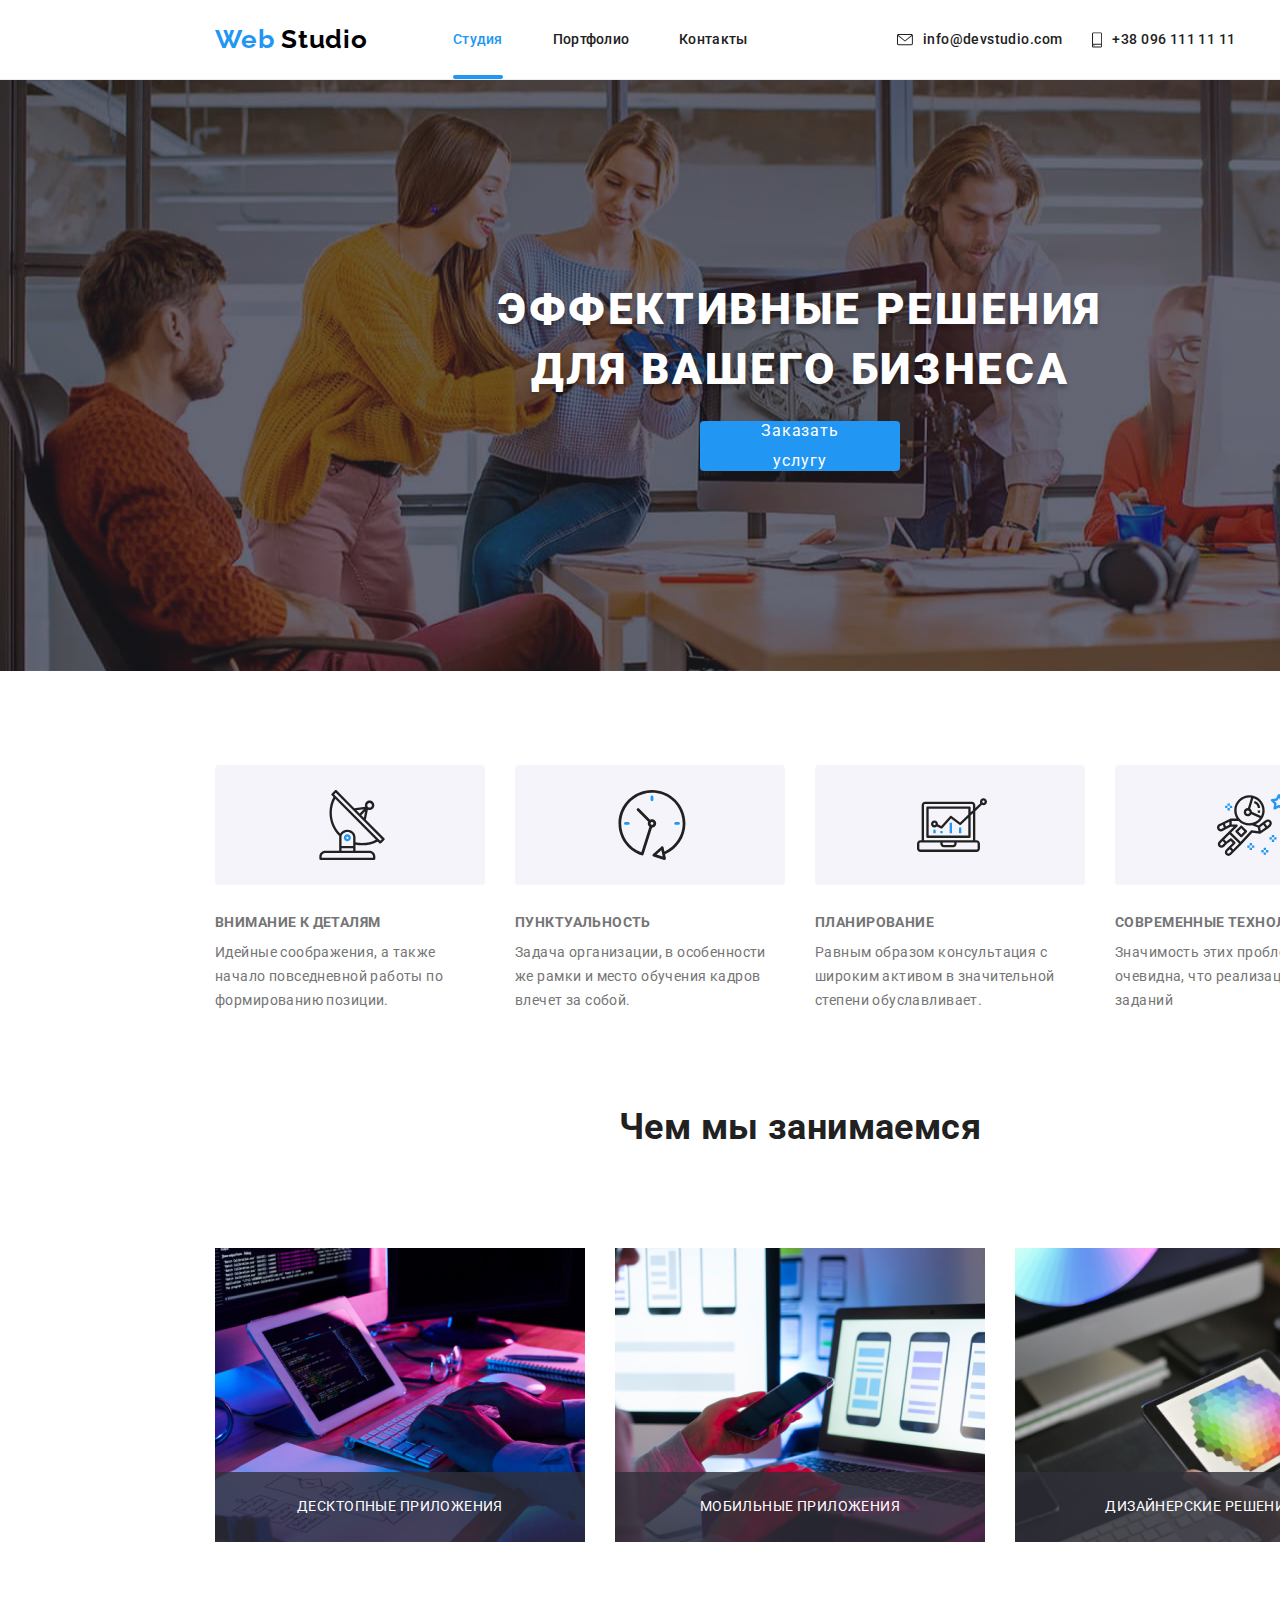
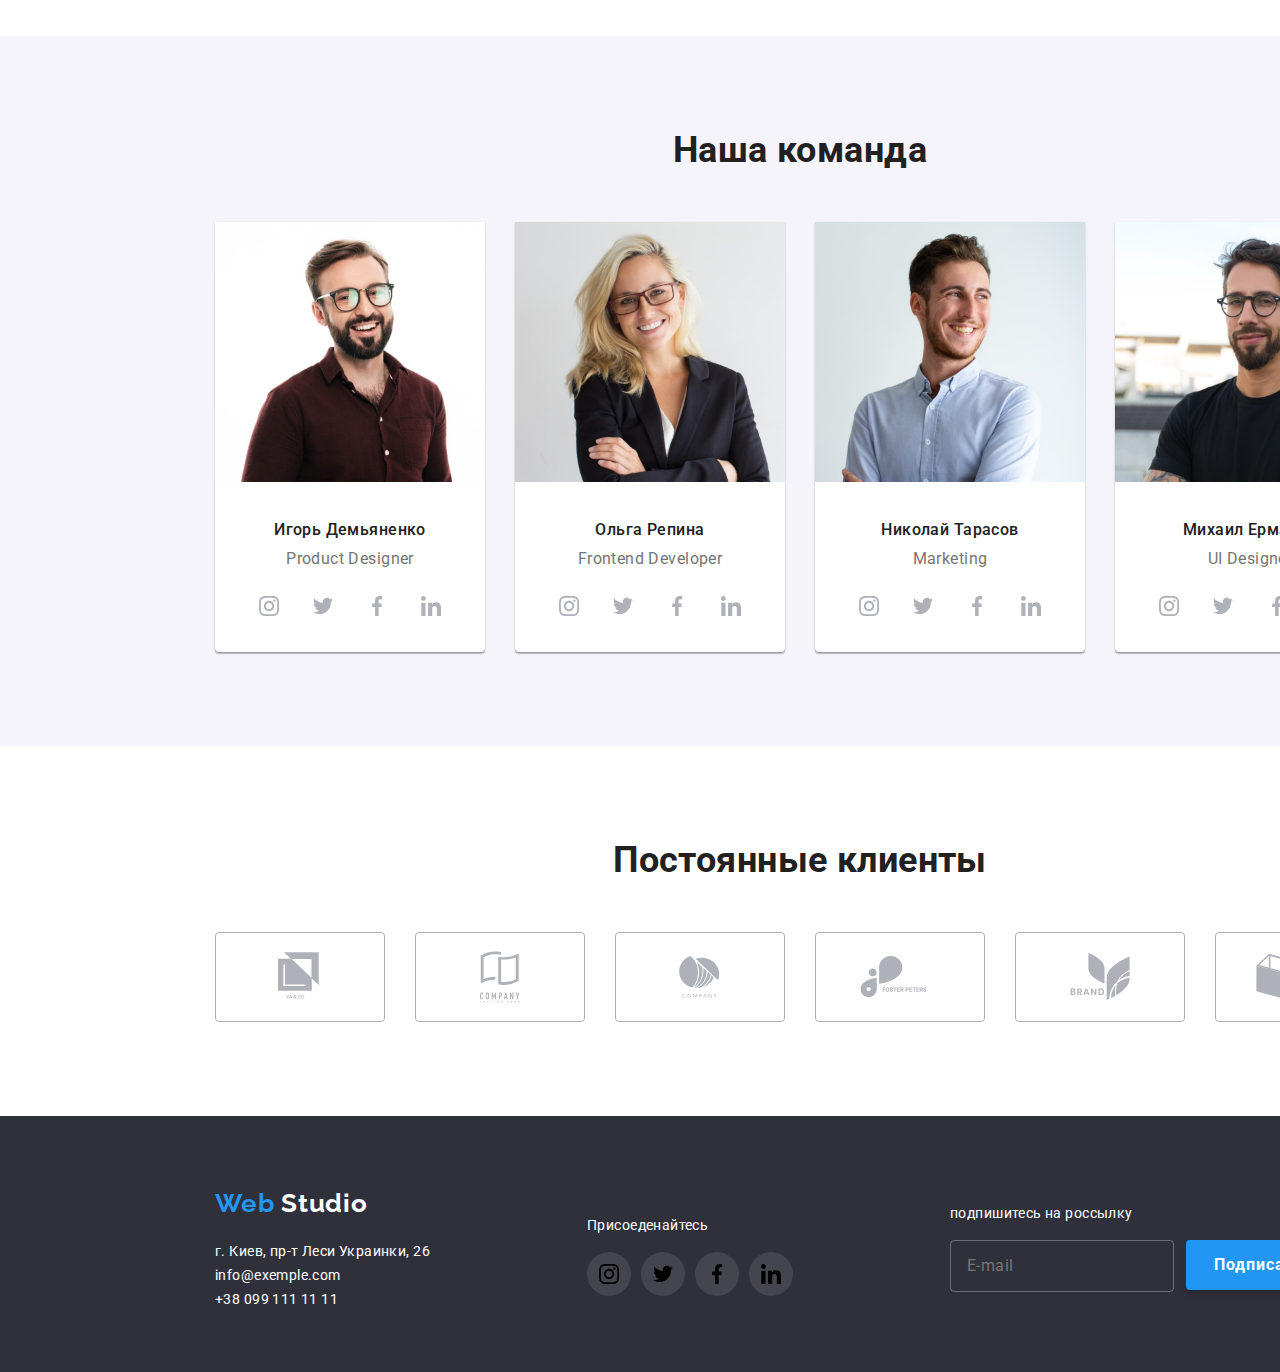
==== commit 1e066891: "переность код в сцсс" ====
--- a/index.html
+++ b/index.html
@@ -6,7 +6,6 @@
     <title>Web Studio</title>
     <link href="https://fonts.googleapis.com/css2?family=Raleway:wght@700&family=Roboto:wght@400;500;700;900&display=swap" 
           rel="stylesheet"/>
-    <!-- <link rel="stylesheet" href="./css/styles.css"/> -->
     <link rel="stylesheet" href="./css/main.min.css"/>
 </head>
 <body>   
@@ -18,7 +17,7 @@
             
             <ul class="site-nav list">  
                 <li class="link-item">
-                    <a href="./index.html" class="curent link" style="color: var(--accent-color)">Студия</a>
+                    <a href="./index.html" class="curent link" style="color: #2196f3">Студия</a>
                 </li>
                 <li class="link-item">
                     <a href="./portfolio.html" class="link">Портфолио</a>
@@ -63,7 +62,7 @@
             <div class="backdrop is-hidden" data-modal>
                 <div class="modal">
                     <button class="btn-close" data-modal-close>
-                        <span class="close">&#10006;</span>
+                        <span class="close-modal">&#10006;</span>
                     </button>                
                     <h2 class="modal-title">Оставьте свои данные, мы вам перезвоним</h2>
                     
@@ -108,11 +107,11 @@
                         </div>
         
                         <div class="form-field-sign">
-                            <label class="accept-text">
-                                <input class="check-input" type="checkbox" name="checkbox"/>
+                            <label class="form-accept-text">
+                                <input class="form-check-input" type="checkbox" name="checkbox"/>
                                 <span class="check-box" checked></span>
                                 Соглашаюсь с рассылкой и принимаю 
-                                <a href="" class="agreement-link">Условия договора</a>
+                                <a href="" class="form-agreement-link">Условия договора</a>
                             </label>
                         </div>
                            
@@ -402,7 +401,7 @@
             <div class="footer-box footer-contacts">
                 <a href="./index.html" class="logo logo-footer"><span class="web">Web</span> Studio</a>
                 <address class="address-item">г. Киев, пр-т Леси Украинки, 26</address>  
-                <ul class="list contacts">
+                <ul class="list contacts-list">
                     <li class="contacts-item">info@exemple.com</li>
                     <li class="contacts-item">+38 099 111 11 11</li>
                 </ul>     
@@ -455,7 +454,7 @@
                         placeholder="E-mail"
                         />
                         <button class="button secondary" type="submit">Подписаться
-                            <svg class="subscribe-svg" >
+                            <svg class="footer-subscribe-svg" >
                                 <use href="./images/sprite.svg#icon-iconsend"></use>
                             </svg>    
                         </button>
--- a/css/main.min.css
+++ b/css/main.min.css
@@ -1,2 +1,2 @@
-/*! normalize.css v8.0.1 | MIT License | github.com/necolas/normalize.css */html{line-height:1.15;-webkit-text-size-adjust:100%}body{margin:0}main{display:block}h1{font-size:2em;margin:0.67em 0}hr{-webkit-box-sizing:content-box;box-sizing:content-box;height:0;overflow:visible}pre{font-family:monospace, monospace;font-size:1em}a{background-color:transparent}abbr[title]{border-bottom:none;text-decoration:underline;-webkit-text-decoration:underline dotted;text-decoration:underline dotted}b,strong{font-weight:bolder}code,kbd,samp{font-family:monospace, monospace;font-size:1em}small{font-size:80%}sub,sup{font-size:75%;line-height:0;position:relative;vertical-align:baseline}sub{bottom:-0.25em}sup{top:-0.5em}img{border-style:none}button,input,optgroup,select,textarea{font-family:inherit;font-size:100%;line-height:1.15;margin:0}button,input{overflow:visible}button,select{text-transform:none}button,[type="button"],[type="reset"],[type="submit"]{-webkit-appearance:button}button::-moz-focus-inner,[type="button"]::-moz-focus-inner,[type="reset"]::-moz-focus-inner,[type="submit"]::-moz-focus-inner{border-style:none;padding:0}button:-moz-focusring,[type="button"]:-moz-focusring,[type="reset"]:-moz-focusring,[type="submit"]:-moz-focusring{outline:1px dotted ButtonText}fieldset{padding:0.35em 0.75em 0.625em}legend{-webkit-box-sizing:border-box;box-sizing:border-box;color:inherit;display:table;max-width:100%;padding:0;white-space:normal}progress{vertical-align:baseline}textarea{overflow:auto}[type="checkbox"],[type="radio"]{-webkit-box-sizing:border-box;box-sizing:border-box;padding:0}[type="number"]::-webkit-inner-spin-button,[type="number"]::-webkit-outer-spin-button{height:auto}[type="search"]{-webkit-appearance:textfield;outline-offset:-2px}[type="search"]::-webkit-search-decoration{-webkit-appearance:none}::-webkit-file-upload-button{-webkit-appearance:button;font:inherit}details{display:block}summary{display:list-item}template{display:none}[hidden]{display:none}*,*:before,*:after{-webkit-box-sizing:border-box;box-sizing:border-box}body{margin:0px 0px 0px 0px;font-family:Roboto;font-style:normal;font-weight:400;font-size:14px;line-height:1.71;letter-spacing:0.03em;background-color:#fff;color:#757575}nav{display:-webkit-box;display:-ms-flexbox;display:flex;font-weight:500;line-height:1.14;letter-spacing:0.02em;color:#212121}h1,h2,h3,h4,h5{color:#212121;font-weight:700}.list{list-style:none;padding:0;margin:0}.web{color:#2196F3}.conteiner{width:1600px;padding-left:215px;padding-right:215px;margin-left:auto;margin-right:auto}.section{margin-top:94px}.button{display:-webkit-inline-box;display:-ms-inline-flexbox;display:inline-flex;-webkit-box-align:center;-ms-flex-align:center;align-items:center;-webkit-box-pack:center;-ms-flex-pack:center;justify-content:center;text-decoration:none;width:200px;height:50px;padding:10px 32px;border-radius:4px;background-color:#F5F4FA;border:none;font-size:16px;line-height:1.88;letter-spacing:0.06em;color:#212121;cursor:pointer}.button.primary{color:#fff;background-color:#2196F3}.button.primary:hover,.button.primary:focus{-webkit-transition-duration:250ms;transition-duration:250ms;-webkit-transition-timing-function:cubic-bezier(0.4, 0, 0.2, 1);transition-timing-function:cubic-bezier(0.4, 0, 0.2, 1);color:#2196F3;background-color:#fff;fill:#2196F3}.button.secondary{padding:10px 28px;-webkit-box-shadow:0px 4px 4px rgba(0,0,0,0.15);box-shadow:0px 4px 4px rgba(0,0,0,0.15);color:#fff;background-color:#2196F3}.button.secondary:hover,.button.secondary:focus{-webkit-transition-duration:250ms;transition-duration:250ms;-webkit-transition-timing-function:cubic-bezier(0.4, 0, 0.2, 1);transition-timing-function:cubic-bezier(0.4, 0, 0.2, 1);color:#2196F3;background-color:#fff;fill:#2196F3}.btn-close{position:absolute;top:8px;right:8px;width:30px;height:30px;padding:0;border-radius:50%;outline:none;border:1px solid rgba(0,0,0,0.1);background-color:#fff;cursor:pointer}.btn-close:hover>span[class="close"],.btn-close:focus>span[class="close"]{color:#2196F3}.button.filters{width:auto;padding:6px 22px;font-weight:500;line-height:1.63;letter-spacing:0.03em}.button.filters:hover{color:#fff;background-color:#2196F3;-webkit-box-shadow:0px 3px 1px rgba(0,0,0,0.1),0px 1px 2px rgba(0,0,0,0.08),0px 2px 2px rgba(0,0,0,0.12);box-shadow:0px 3px 1px rgba(0,0,0,0.1),0px 1px 2px rgba(0,0,0,0.08),0px 2px 2px rgba(0,0,0,0.12);-webkit-transition-duration:250ms;transition-duration:250ms;-webkit-transition-timing-function:cubic-bezier(0.4, 0, 0.2, 1);transition-timing-function:cubic-bezier(0.4, 0, 0.2, 1)}.logo{font-family:Raleway;font-weight:700;font-size:26px;line-height:1.19;letter-spacing:0.03em;color:#000000;text-decoration:none}.navigation .logo{width:153px;padding-top:25px;padding-bottom:25px;margin-right:85px}.logo.logo-footer{color:#fff;margin-top:-12px}.site-nav,.site-auth{display:-webkit-box;display:-ms-flexbox;display:flex;-webkit-box-align:center;-ms-flex-align:center;align-items:center;margin-right:auto}.link-item .contact-link,.link-item .link{padding-top:32px;padding-bottom:32px;font-weight:500;font-size:14px;line-height:1.14;text-decoration:none;color:var(--primary-text-color)}.site-nav .link-item:not(:first-child){margin-left:50px}.site-auth .contact-link{display:-webkit-box;display:-ms-flexbox;display:flex;-webkit-box-align:center;-ms-flex-align:center;align-items:center;color:#757575;max-height:80px}.site-auth .link-item:not(:first-child){margin-left:30px}.header-svg{-webkit-box-pack:center;-ms-flex-pack:center;justify-content:center;-webkit-box-align:center;-ms-flex-align:center;align-items:center;margin-right:10px;fill:currentColor}.contact-link>.header-svg:hover{--color4: $accent-color;-webkit-transition-duration:250ms;transition-duration:250ms;-webkit-transition-timing-function:cubic-bezier(0.4, 0, 0.2, 1);transition-timing-function:cubic-bezier(0.4, 0, 0.2, 1)}.site-nav .link:hover,.site-nav .link:focus,.site-auth .contact-link:hover,.site-auth .contact-link:focus{color:#2196F3;-webkit-transition-duration:250ms;transition-duration:250ms;-webkit-transition-timing-function:cubic-bezier(0.4, 0, 0.2, 1);transition-timing-function:cubic-bezier(0.4, 0, 0.2, 1)}.modal-title{text-align:center;font-size:20px;line-height:1.15;margin:0;padding-bottom:12px}.form{width:100%;height:100%}.form-field{position:relative;display:-webkit-box;display:-ms-flexbox;display:flex;-webkit-box-orient:vertical;-webkit-box-direction:normal;-ms-flex-direction:column;flex-direction:column}.form-field.tel:focus .form-label{color:#2196F3}.form-label:not(:last-child){margin-top:10px}.form-label{display:block;margin-bottom:4px;text-align:left;font-size:12px;line-height:1.167;letter-spacing:0.01em;color:#757575}.form-input{display:inline-block;width:100%;margin:0;padding-top:11px;padding-bottom:11px;padding-left:42px;border:1px solid rgba(33,33,33,0.2);border-radius:4px}.form-input:focus{outline:none;border:1px solid #2196F3;-webkit-transition-duration:250ms;transition-duration:250ms;-webkit-transition-timing-function:cubic-bezier(0.4, 0, 0.2, 1);transition-timing-function:cubic-bezier(0.4, 0, 0.2, 1)}.form-input:focus+.form-svg{fill:#2196F3;-webkit-transition-duration:250ms;transition-duration:250ms;-webkit-transition-timing-function:cubic-bezier(0.4, 0, 0.2, 1);transition-timing-function:cubic-bezier(0.4, 0, 0.2, 1)}.form-svg{position:absolute;left:12px;-webkit-transform:translateY(55%);transform:translateY(55%);display:-webkit-inline-box;display:-ms-inline-flexbox;display:inline-flex;width:18px;height:18px;fill:#212121}.form-field-sign{position:relative;margin-top:20px;margin-bottom:30px}.check-input{position:absolute;width:1px;height:1px;margin:-1px;padding:0;border:0;overflow:hidden;clip:rect(0 0 0 0)}.check-input:focus+.check-box{border:1px solid #2196F3;-webkit-box-shadow:0 0 1pt 1pt #2196F3;box-shadow:0 0 1pt 1pt #2196F3;-webkit-transition-duration:250ms;transition-duration:250ms;-webkit-transition-timing-function:cubic-bezier(0.4, 0, 0.2, 1);transition-timing-function:cubic-bezier(0.4, 0, 0.2, 1)}.check-input:focus:checked+.check-box{-webkit-box-shadow:0 0 1pt 1pt #757575;box-shadow:0 0 1pt 1pt #757575;background-color:#2196F3;background-image:url(../images/svg/Vector.svg);-webkit-transition-duration:250ms;transition-duration:250ms;-webkit-transition-timing-function:cubic-bezier(0.4, 0, 0.2, 1);transition-timing-function:cubic-bezier(0.4, 0, 0.2, 1)}.check-input:checked+.check-box{background-color:#2196F3;background-image:url(../images/svg/Vector.svg);-webkit-box-shadow:none;box-shadow:none;-webkit-transition-duration:250ms;transition-duration:250ms;-webkit-transition-timing-function:cubic-bezier(0.4, 0, 0.2, 1);transition-timing-function:cubic-bezier(0.4, 0, 0.2, 1);background-size:cover}.accept-text{padding-left:36px;font-weight:400;font-size:14px;line-height:1.71;letter-spacing:0.03em;color:#757575}span[class="check-box"]{position:absolute;margin-left:-22px;margin-right:7px;width:16px;height:15px;-webkit-transform:translate(0%, 20%);transform:translate(0%, 20%);background-color:#fff;outline:0;border-radius:2px;-webkit-box-shadow:0 0 1pt 1pt #757575;box-shadow:0 0 1pt 1pt #757575}.agreement-link{display:-webkit-inline-box;display:-ms-inline-flexbox;display:inline-flex;-ms-flex-wrap:inherit;flex-wrap:inherit;color:#2196F3}textarea{resize:none;height:120px;padding:12px 16px;border-color:rgba(33,33,33,0.2);border-radius:4px}textarea:focus{outline:none;border:1px solid #2196F3;border-radius:4px;-webkit-transition-duration:250ms;transition-duration:250ms;-webkit-transition-timing-function:cubic-bezier(0.4, 0, 0.2, 1);transition-timing-function:cubic-bezier(0.4, 0, 0.2, 1)}textarea::-webkit-input-placeholder{color:#757575;line-height:1.14;letter-spacing:0.01em}textarea:-ms-input-placeholder{color:#757575;line-height:1.14;letter-spacing:0.01em}textarea::-ms-input-placeholder{color:#757575;line-height:1.14;letter-spacing:0.01em}textarea::placeholder{color:#757575;line-height:1.14;letter-spacing:0.01em}.button[type="submit"]{display:-webkit-box;display:-ms-flexbox;display:flex;font-family:Roboto;font-weight:700;color:#fff;background-color:#2196F3;margin-right:auto;margin-left:auto}.icon-svg{width:20px;height:20px}.icon-client-link{display:-webkit-box;display:-ms-flexbox;display:flex;-webkit-box-pack:center;-ms-flex-pack:center;justify-content:center;-webkit-box-align:center;-ms-flex-align:center;align-items:center;width:170px;height:90px;border:1px solid #afb1b8;border-radius:4px}.icon-client-link:hover,.icon-client-link:focus{border:1px solid #2196F3;-webkit-transition-duration:250ms;transition-duration:250ms;-webkit-transition-timing-function:cubic-bezier(0.4, 0, 0.2, 1);transition-timing-function:cubic-bezier(0.4, 0, 0.2, 1)}.icon-client-link:hover>.client-svg,.icon-client-link:focus>.client-svg{--color4: $accent-color;-webkit-transition-duration:250ms;transition-duration:250ms;-webkit-transition-timing-function:cubic-bezier(0.4, 0, 0.2, 1);transition-timing-function:cubic-bezier(0.4, 0, 0.2, 1)}.icon-link{display:-webkit-box;display:-ms-flexbox;display:flex;-webkit-box-align:center;-ms-flex-align:center;align-items:center;-webkit-box-pack:center;-ms-flex-pack:center;justify-content:center;border-radius:50%;width:44px;height:44px}.icon-link:hover,.icon-link:focus{color:#2196F3;-webkit-transition-duration:250ms;transition-duration:250ms;-webkit-transition-timing-function:cubic-bezier(0.4, 0, 0.2, 1);transition-timing-function:cubic-bezier(0.4, 0, 0.2, 1)}.icon-link:hover>.icon-svg{--color4: $primary-white-color;-webkit-transition-duration:250ms;transition-duration:250ms;-webkit-transition-timing-function:cubic-bezier(0.4, 0, 0.2, 1);transition-timing-function:cubic-bezier(0.4, 0, 0.2, 1)}.link-item .contact-link,.link-item .link{padding-top:32px;padding-bottom:32px;font-weight:500;font-size:14px;line-height:1.14;text-decoration:none;color:#212121}.link{position:relative}.curent.link::after{content:" ";position:absolute;display:block;width:100%;border-bottom:4px solid #2196F3;border-radius:2px;bottom:0}.backdrop{position:fixed;top:0;left:0;width:100%;height:100%;z-index:1;background:rgba(0,0,0,0.2);-webkit-transform:scale(1);transform:scale(1);-webkit-transition-duration:300ms;transition-duration:300ms;-webkit-transition-timing-function:ease-in;transition-timing-function:ease-in}.backdrop.is-hidden{pointer-events:none;opacity:0;-webkit-transform:scale(0.25);transform:scale(0.25)}.modal{position:absolute;top:50%;left:50%;-webkit-transform:translate(-50%, -50%);transform:translate(-50%, -50%);width:528px;height:580px;padding:40px;-webkit-box-shadow:0px 1px 3px rgba(0,0,0,0.12),0px 1px 1px rgba(0,0,0,0.14),0px 2px 1px rgba(0,0,0,0.2);box-shadow:0px 1px 3px rgba(0,0,0,0.12),0px 1px 1px rgba(0,0,0,0.14),0px 2px 1px rgba(0,0,0,0.2);border-radius:4px;background:#fff}span.close{display:-webkit-inline-box;display:-ms-inline-flexbox;display:inline-flex;-webkit-box-pack:center;-ms-flex-pack:center;justify-content:center;-webkit-box-align:center;-ms-flex-align:center;align-items:center;width:18px;height:18px}.navigation{display:-webkit-box;display:-ms-flexbox;display:flex;-webkit-box-align:center;-ms-flex-align:center;align-items:center;margin-right:auto}.conteiner.hero-conteiner{display:block;padding:0;max-width:1600px;max-height:600px;margin-left:auto;margin-right:auto;padding-top:200px;padding-bottom:200px;text-align:center;background-image:-webkit-gradient(linear, left top, left bottom, from(rgba(47,48,58,0.4)), to(rgba(47,48,58,0.4))),url(../images/Header.jpg);background-image:linear-gradient(rgba(47,48,58,0.4), rgba(47,48,58,0.4)),url(../images/Header.jpg);background-color:#C4C4C4;background-repeat:no-repeat;background-size:cover;background-position:center}.hero-title{margin:0 0 20px;text-transform:uppercase;text-align:center;color:#fff;font-weight:900;font-size:44px;line-height:1.36;letter-spacing:0.06em;text-shadow:0px 4px 4px rgba(0,0,0,0.25)}.conteiner.footer{display:-webkit-box;display:-ms-flexbox;display:flex;-webkit-box-pack:justify;-ms-flex-pack:justify;justify-content:space-between;padding-top:72px;padding-bottom:60px;font-size:14px;line-height:1.71;background:#2F303A;color:#fff}.conteiner.footer.text-footer{margin-top:0;margin-bottom:20px;text-transform:uppercase;line-height:1.14;font-weight:700;letter-spacing:0.03em}.logo.logo-footer{color:#fff;margin-top:-12px}address{font-style:normal;margin-top:20px}.list.contacts{color:rgba(255,255,255,0.6);text-decoration:none}.list.contacts.contacts-item{margin-top:9px}.footer-box.join{margin-top:12px}.links-box-footer{display:-webkit-box;display:-ms-flexbox;display:flex}.social-links-footer:not(:last-child){margin-right:10px}.social-links-footer>.icon-link{background-color:rgba(255,255,255,0.1)}.icon-svg.footer-svg{--color4: $primary-white-color}.icon-link:hover,.icon-link:focus{background-color:#2196F3;-webkit-transition-duration:250ms;transition-duration:250ms;-webkit-transition-timing-function:cubic-bezier(0.4, 0, 0.2, 1);transition-timing-function:cubic-bezier(0.4, 0, 0.2, 1)}.footer-box.registery{width:calc((100% - 30px) / 2);margin-top:12px}.e-mail-form{display:-webkit-box;display:-ms-flexbox;display:flex;width:auto}.e-mail-form>input{width:100%;margin-right:12px;-webkit-box-align:center;-ms-flex-align:center;align-items:center;padding-top:15px;padding-bottom:15px;padding-left:16px;border:1px solid rgba(255,255,255,0.3);border-radius:4px;font-size:16px;line-height:1.25;letter-spacing:0.03em;background:transparent}.footer-box .button.secondary>.icon-send{display:-webkit-inline-box;display:-ms-inline-flexbox;display:inline-flex;-webkit-box-align:center;-ms-flex-align:center;align-items:center;-webkit-box-pack:center;-ms-flex-pack:center;justify-content:center;margin-left:10px;width:24px;height:24px}.subscribe-svg{width:24px;height:24px;margin-left:10px;fill:currentColor}.page-header{display:-webkit-box;display:-ms-flexbox;display:flex;height:80px;border-bottom:1px solid #ECECEC}.contact-link>.header-svg:hover{--color4: $accent-color;-webkit-transition-duration:250ms;transition-duration:250ms;-webkit-transition-timing-function:cubic-bezier(0.4, 0, 0.2, 1);transition-timing-function:cubic-bezier(0.4, 0, 0.2, 1)}.section-title{font-size:36px;line-height:1.16;text-align:center;color:#212121;margin:0;padding-bottom:50px}.work-box{width:calc((100% - 30px * 2) / 3);margin-right:30px;position:relative}.work-box .text{display:-webkit-inline-box;display:-ms-inline-flexbox;display:inline-flex;-webkit-box-pack:center;-ms-flex-pack:center;justify-content:center;-webkit-box-align:center;-ms-flex-align:center;align-items:center;height:70px;margin:0;position:absolute;bottom:0;left:0;right:0;text-transform:uppercase;font-size:14px;line-height:1.14;background:rgba(47,48,58,0.8);color:#fff}.work-box>img{display:block}.work-box:nth-child(3n){margin-right:0}.list.work{display:-webkit-box;display:-ms-flexbox;display:flex;padding-top:50px}.list.features{display:-webkit-box;display:-ms-flexbox;display:flex}.features-box{width:calc((100% - 30px * 3) / 4);margin-right:30px}.features-box:nth-child(4n){margin-right:0}.features-box>p{margin:0}.features .title{font-size:14px;line-height:1.14;text-transform:uppercase;color:#212121;margin-top:0;margin-top:30px;margin-bottom:10px}.icon-features{width:270px;height:120px;padding:25px 102px;background:#F5F4FA;border-radius:4px}.features-svg{background-size:contain;width:70px;height:70px;fill:currentColor}.conteiner.team{background-color:#F5F4FA;padding-top:94px;padding-bottom:94px}.list.team{display:-webkit-box;display:-ms-flexbox;display:flex}.team .team-title{margin:30px 0 0;text-align:center;font-weight:500;font-size:16px;line-height:1.19;color:#212121}.team .team-text{font-size:16px;line-height:1.19;text-align:center;color:#757575;margin:10px 0 0}.team-member{width:calc((100% - 30px * 3) / 4);margin-right:30px;background-color:#fff;-webkit-box-shadow:0px 1px 3px rgba(0,0,0,0.12),0px 1px 1px rgba(0,0,0,0.14),0px 2px 1px rgba(0,0,0,0.2);box-shadow:0px 1px 3px rgba(0,0,0,0.12),0px 1px 1px rgba(0,0,0,0.14),0px 2px 1px rgba(0,0,0,0.2);border-radius:0px 0px 4px 4px}.team-member:hover{-webkit-box-shadow:0px 4px 4px rgba(0,0,0,0.25);box-shadow:0px 4px 4px rgba(0,0,0,0.25);-webkit-transition-duration:250ms;transition-duration:250ms;-webkit-transition-timing-function:cubic-bezier(0.4, 0, 0.2, 1);transition-timing-function:cubic-bezier(0.4, 0, 0.2, 1)}.team-member:nth-child(4n){margin-right:0}.social-link-box{display:-webkit-box;display:-ms-flexbox;display:flex;padding:16px 32px 24px}.social-link:not(:last-child){margin-right:10px}.clients-list{width:calc((100% - 30px * 5) / 6);margin-right:30px}.clients-list-box{display:-webkit-box;display:-ms-flexbox;display:flex}.icon-client-link{display:-webkit-box;display:-ms-flexbox;display:flex;-webkit-box-pack:center;-ms-flex-pack:center;justify-content:center;-webkit-box-align:center;-ms-flex-align:center;align-items:center;width:170px;height:90px;border:1px solid #afb1b8;border-radius:4px}.icon-client-link:hover,.icon-client-link:focus{border:1px solid #2196F3;-webkit-transition-duration:250ms;transition-duration:250ms;-webkit-transition-timing-function:cubic-bezier(0.4, 0, 0.2, 1);transition-timing-function:cubic-bezier(0.4, 0, 0.2, 1)}.icon-client-link:hover>.client-svg,.icon-client-link:hover>.client-svg,.icon-client-link:focus>.client-svg,.icon-client-link:focus>.client-svg{--color4: $accent-color;-webkit-transition-duration:250ms;transition-duration:250ms;-webkit-transition-timing-function:cubic-bezier(0.4, 0, 0.2, 1);transition-timing-function:cubic-bezier(0.4, 0, 0.2, 1)}
+textarea::-webkit-input-placeholder{color:#757575;line-height:1.14;letter-spacing:0.01em}textarea:-ms-input-placeholder{color:#757575;line-height:1.14;letter-spacing:0.01em}textarea::-ms-input-placeholder{color:#757575;line-height:1.14;letter-spacing:0.01em}textarea::placeholder{color:#757575;line-height:1.14;letter-spacing:0.01em}/*! normalize.css v8.0.1 | MIT License | github.com/necolas/normalize.css */html{line-height:1.15;-webkit-text-size-adjust:100%}body{margin:0}main{display:block}h1{font-size:2em;margin:0.67em 0}hr{-webkit-box-sizing:content-box;box-sizing:content-box;height:0;overflow:visible}pre{font-family:monospace, monospace;font-size:1em}a{background-color:transparent}abbr[title]{border-bottom:none;text-decoration:underline;-webkit-text-decoration:underline dotted;text-decoration:underline dotted}b,strong{font-weight:bolder}code,kbd,samp{font-family:monospace, monospace;font-size:1em}small{font-size:80%}sub,sup{font-size:75%;line-height:0;position:relative;vertical-align:baseline}sub{bottom:-0.25em}sup{top:-0.5em}img{border-style:none}button,input,optgroup,select,textarea{font-family:inherit;font-size:100%;line-height:1.15;margin:0}button,input{overflow:visible}button,select{text-transform:none}button,[type="button"],[type="reset"],[type="submit"]{-webkit-appearance:button}button::-moz-focus-inner,[type="button"]::-moz-focus-inner,[type="reset"]::-moz-focus-inner,[type="submit"]::-moz-focus-inner{border-style:none;padding:0}button:-moz-focusring,[type="button"]:-moz-focusring,[type="reset"]:-moz-focusring,[type="submit"]:-moz-focusring{outline:1px dotted ButtonText}fieldset{padding:0.35em 0.75em 0.625em}legend{-webkit-box-sizing:border-box;box-sizing:border-box;color:inherit;display:table;max-width:100%;padding:0;white-space:normal}progress{vertical-align:baseline}textarea{overflow:auto}[type="checkbox"],[type="radio"]{-webkit-box-sizing:border-box;box-sizing:border-box;padding:0}[type="number"]::-webkit-inner-spin-button,[type="number"]::-webkit-outer-spin-button{height:auto}[type="search"]{-webkit-appearance:textfield;outline-offset:-2px}[type="search"]::-webkit-search-decoration{-webkit-appearance:none}::-webkit-file-upload-button{-webkit-appearance:button;font:inherit}details{display:block}summary{display:list-item}template{display:none}[hidden]{display:none}*,*:before,*:after{-webkit-box-sizing:border-box;box-sizing:border-box}body{margin:0px 0px 0px 0px;font-family:Roboto;font-style:normal;font-weight:400;font-size:14px;line-height:1.71;letter-spacing:0.03em;background-color:#fff;color:#757575}nav{display:-webkit-box;display:-ms-flexbox;display:flex;font-weight:500;line-height:1.14;letter-spacing:0.02em;color:#212121}h1,h2,h3,h4,h5{color:#212121;font-weight:700}.list{list-style:none;padding:0;margin:0}.web{color:#2196F3}.conteiner{width:1600px;padding-left:215px;padding-right:215px;margin-left:auto;margin-right:auto}.section{margin-top:94px}address{font-style:normal;margin-top:20px}.button{display:-webkit-inline-box;display:-ms-inline-flexbox;display:inline-flex;-webkit-box-align:center;-ms-flex-align:center;align-items:center;-webkit-box-pack:center;-ms-flex-pack:center;justify-content:center;text-decoration:none;width:200px;height:50px;padding:10px 32px;border-radius:4px;background-color:#F5F4FA;border:none;font-size:16px;line-height:1.88;letter-spacing:0.06em;color:#212121;cursor:pointer}.button.primary{color:#fff;background-color:#2196F3}.button.primary:hover,.button.primary:focus{-webkit-transition-duration:250ms;transition-duration:250ms;-webkit-transition-timing-function:cubic-bezier(0.4, 0, 0.2, 1);transition-timing-function:cubic-bezier(0.4, 0, 0.2, 1);color:#2196F3;background-color:#fff;fill:#2196F3}.button[type="submit"]{display:-webkit-box;display:-ms-flexbox;display:flex;font-family:Roboto;font-weight:700;color:#fff;background-color:#2196F3;margin-right:auto;margin-left:auto}.button.secondary{padding:10px 28px;-webkit-box-shadow:0px 4px 4px rgba(0,0,0,0.15);box-shadow:0px 4px 4px rgba(0,0,0,0.15);color:#fff;background-color:#2196F3}.button.secondary:hover,.button.secondary:focus{-webkit-transition-duration:250ms;transition-duration:250ms;-webkit-transition-timing-function:cubic-bezier(0.4, 0, 0.2, 1);transition-timing-function:cubic-bezier(0.4, 0, 0.2, 1);color:#2196F3;background-color:#fff;fill:#2196F3}.button.secondary>.icon-send{display:-webkit-inline-box;display:-ms-inline-flexbox;display:inline-flex;-webkit-box-align:center;-ms-flex-align:center;align-items:center;-webkit-box-pack:center;-ms-flex-pack:center;justify-content:center;margin-left:10px;width:24px;height:24px}.btn-close{position:absolute;top:8px;right:8px;width:30px;height:30px;padding:0;border-radius:50%;outline:none;border:1px solid rgba(0,0,0,0.1);background-color:#fff;cursor:pointer}.btn-close:hover>span[class="close"],.btn-close:focus>span[class="close"]{color:#2196F3}.button.menu-btn{width:auto;padding:6px 22px;font-weight:500;line-height:1.63;letter-spacing:0.03em}.button.menu-btn:hover{color:#fff;background-color:#2196F3;-webkit-box-shadow:0px 3px 1px rgba(0,0,0,0.1),0px 1px 2px rgba(0,0,0,0.08),0px 2px 2px rgba(0,0,0,0.12);box-shadow:0px 3px 1px rgba(0,0,0,0.1),0px 1px 2px rgba(0,0,0,0.08),0px 2px 2px rgba(0,0,0,0.12);-webkit-transition-duration:250ms;transition-duration:250ms;-webkit-transition-timing-function:cubic-bezier(0.4, 0, 0.2, 1);transition-timing-function:cubic-bezier(0.4, 0, 0.2, 1)}.logo{font-family:Raleway;font-weight:700;font-size:26px;line-height:1.19;letter-spacing:0.03em;color:#000000;text-decoration:none}.navigation .logo{width:153px;padding-top:25px;padding-bottom:25px;margin-right:85px}.logo.logo-footer{color:#fff;margin-top:-12px}.site-nav{display:-webkit-box;display:-ms-flexbox;display:flex;-webkit-box-align:center;-ms-flex-align:center;align-items:center;margin-right:auto}.site-nav .link-item:not(:first-child){margin-left:50px}.site-nav .link{padding-top:32px;padding-bottom:32px;font-weight:500;font-size:14px;line-height:1.14;text-decoration:none;color:#212121}.site-nav .link:hover,.site-nav .link:focus{color:#2196F3;-webkit-transition-duration:250ms;transition-duration:250ms;-webkit-transition-timing-function:cubic-bezier(0.4, 0, 0.2, 1);transition-timing-function:cubic-bezier(0.4, 0, 0.2, 1)}.site-auth{display:-webkit-box;display:-ms-flexbox;display:flex;-webkit-box-align:center;-ms-flex-align:center;align-items:center;margin-right:auto}.site-auth .link-item:not(:first-child){margin-left:30px}.site-auth .contact-link{display:-webkit-box;display:-ms-flexbox;display:flex;-webkit-box-align:center;-ms-flex-align:center;align-items:center;max-height:80px;padding-top:32px;padding-bottom:32px;font-weight:500;font-size:14px;line-height:1.14;text-decoration:none;color:#757575}.site-auth .contact-link:hover,.site-auth .contact-link:focus{color:#2196F3;-webkit-transition-duration:250ms;transition-duration:250ms;-webkit-transition-timing-function:cubic-bezier(0.4, 0, 0.2, 1);transition-timing-function:cubic-bezier(0.4, 0, 0.2, 1)}.form{width:100%;height:100%}.form-label{display:block;margin-bottom:4px;text-align:left;font-size:12px;line-height:1.167;letter-spacing:0.01em;color:#757575}.form-label:not(:last-child){margin-top:10px}.form-field{position:relative;display:-webkit-box;display:-ms-flexbox;display:flex;-webkit-box-orient:vertical;-webkit-box-direction:normal;-ms-flex-direction:column;flex-direction:column}.form-field:focus .form-label{color:#2196F3}.form-input{display:inline-block;width:100%;margin:0;padding-top:11px;padding-bottom:11px;padding-left:42px;border:1px solid rgba(33,33,33,0.2);border-radius:4px}.form-input:focus{outline:none;border:1px solid #2196F3;-webkit-transition-duration:250ms;transition-duration:250ms;-webkit-transition-timing-function:cubic-bezier(0.4, 0, 0.2, 1);transition-timing-function:cubic-bezier(0.4, 0, 0.2, 1)}.form-input:focus+.form-svg{fill:#2196F3;-webkit-transition-duration:250ms;transition-duration:250ms;-webkit-transition-timing-function:cubic-bezier(0.4, 0, 0.2, 1);transition-timing-function:cubic-bezier(0.4, 0, 0.2, 1)}.form-svg{position:absolute;left:12px;-webkit-transform:translateY(55%);transform:translateY(55%);display:-webkit-inline-box;display:-ms-inline-flexbox;display:inline-flex;width:18px;height:18px;fill:#212121}.form-field-sign{position:relative;margin-top:20px;margin-bottom:30px}.form-check-input{position:absolute;width:1px;height:1px;margin:-1px;padding:0;border:0;overflow:hidden;clip:rect(0 0 0 0)}.form-check-input:focus+.check-box{border:1px solid #2196F3;-webkit-box-shadow:0 0 1pt 1pt #2196F3;box-shadow:0 0 1pt 1pt #2196F3;-webkit-transition-duration:250ms;transition-duration:250ms;-webkit-transition-timing-function:cubic-bezier(0.4, 0, 0.2, 1);transition-timing-function:cubic-bezier(0.4, 0, 0.2, 1)}.form-check-input:focus:checked+.check-box{-webkit-box-shadow:0 0 1pt 1pt #757575;box-shadow:0 0 1pt 1pt #757575;background-color:#2196F3;background-image:url(../images/svg/Vector.svg);-webkit-transition-duration:250ms;transition-duration:250ms;-webkit-transition-timing-function:cubic-bezier(0.4, 0, 0.2, 1);transition-timing-function:cubic-bezier(0.4, 0, 0.2, 1)}.form-check-input:checked+.check-box{background-color:#2196F3;background-image:url(../images/svg/Vector.svg);-webkit-box-shadow:none;box-shadow:none;-webkit-transition-duration:250ms;transition-duration:250ms;-webkit-transition-timing-function:cubic-bezier(0.4, 0, 0.2, 1);transition-timing-function:cubic-bezier(0.4, 0, 0.2, 1);background-size:cover}.form-accept-text{padding-left:36px;font-weight:400;font-size:14px;line-height:1.71;letter-spacing:0.03em;color:#757575}.form-agreement-link{display:-webkit-inline-box;display:-ms-inline-flexbox;display:inline-flex;-ms-flex-wrap:inherit;flex-wrap:inherit;color:#2196F3}span[class="check-box"]{position:absolute;margin-left:-22px;margin-right:7px;width:16px;height:15px;-webkit-transform:translate(0%, 20%);transform:translate(0%, 20%);background-color:#fff;outline:0;border-radius:2px;-webkit-box-shadow:0 0 1pt 1pt #757575;box-shadow:0 0 1pt 1pt #757575}textarea{resize:none;height:120px;padding:12px 16px;border-color:rgba(33,33,33,0.2);border-radius:4px}textarea:focus{outline:none;border:1px solid #2196F3;border-radius:4px;-webkit-transition-duration:250ms;transition-duration:250ms;-webkit-transition-timing-function:cubic-bezier(0.4, 0, 0.2, 1);transition-timing-function:cubic-bezier(0.4, 0, 0.2, 1)}.e-mail-form{display:-webkit-box;display:-ms-flexbox;display:flex;width:auto}.e-mail-form>input{width:100%;margin-right:12px;-webkit-box-align:center;-ms-flex-align:center;align-items:center;padding-top:15px;padding-bottom:15px;padding-left:16px;border:1px solid rgba(255,255,255,0.3);border-radius:4px;font-size:16px;line-height:1.25;letter-spacing:0.03em;background:transparent}.icon-svg{width:20px;height:20px}.icon-svg .footer-svg{--color4: $primary-white-color}.icon-link:hover>.icon-svg{--color4: $primary-white-color;-webkit-transition-duration:250ms;transition-duration:250ms;-webkit-transition-timing-function:cubic-bezier(0.4, 0, 0.2, 1);transition-timing-function:cubic-bezier(0.4, 0, 0.2, 1)}.icon-features{width:270px;height:120px;padding:25px 102px;background:#F5F4FA;border-radius:4px}.link-item .contact-link{padding-top:32px;padding-bottom:32px;font-weight:500;font-size:14px;line-height:1.14;text-decoration:none;color:#212121}.link{position:relative;padding-top:32px;padding-bottom:32px;font-weight:500;font-size:14px;line-height:1.14;text-decoration:none;color:#212121}.curent.link::after{content:" ";position:absolute;display:block;width:100%;border-bottom:4px solid #2196F3;border-radius:2px;bottom:0}.icon-client-link{display:-webkit-box;display:-ms-flexbox;display:flex;-webkit-box-pack:center;-ms-flex-pack:center;justify-content:center;-webkit-box-align:center;-ms-flex-align:center;align-items:center;width:170px;height:90px;border:1px solid #afb1b8;border-radius:4px}.icon-client-link:hover,.icon-client-link:focus{border:1px solid #2196F3;-webkit-transition-duration:250ms;transition-duration:250ms;-webkit-transition-timing-function:cubic-bezier(0.4, 0, 0.2, 1);transition-timing-function:cubic-bezier(0.4, 0, 0.2, 1)}.icon-client-link:hover>.client-svg,.icon-client-link:hover>.client-svg,.icon-client-link:focus>.client-svg,.icon-client-link:focus>.client-svg{--color4: $accent-color;-webkit-transition-duration:250ms;transition-duration:250ms;-webkit-transition-timing-function:cubic-bezier(0.4, 0, 0.2, 1);transition-timing-function:cubic-bezier(0.4, 0, 0.2, 1)}.social-link-box{display:-webkit-box;display:-ms-flexbox;display:flex;padding:16px 32px 24px}.social-link:not(:last-child){margin-right:10px}.social-links-footer:not(:last-child){margin-right:10px}.links-box-footer{display:-webkit-box;display:-ms-flexbox;display:flex}.icon-link{display:-webkit-box;display:-ms-flexbox;display:flex;-webkit-box-align:center;-ms-flex-align:center;align-items:center;-webkit-box-pack:center;-ms-flex-pack:center;justify-content:center;border-radius:50%;width:44px;height:44px;background-color:rgba(255,255,255,0.1)}.icon-link:hover,.icon-link:focus{color:#2196F3;-webkit-transition-duration:250ms;transition-duration:250ms;-webkit-transition-timing-function:cubic-bezier(0.4, 0, 0.2, 1);transition-timing-function:cubic-bezier(0.4, 0, 0.2, 1)}.modal{position:absolute;top:50%;left:50%;-webkit-transform:translate(-50%, -50%);transform:translate(-50%, -50%);width:528px;height:580px;padding:40px;-webkit-box-shadow:0px 1px 3px rgba(0,0,0,0.12),0px 1px 1px rgba(0,0,0,0.14),0px 2px 1px rgba(0,0,0,0.2);box-shadow:0px 1px 3px rgba(0,0,0,0.12),0px 1px 1px rgba(0,0,0,0.14),0px 2px 1px rgba(0,0,0,0.2);border-radius:4px;background:#fff}.modal-title{text-align:center;font-size:20px;line-height:1.15;margin:0;padding-bottom:12px}span.close-modal{display:-webkit-inline-box;display:-ms-inline-flexbox;display:inline-flex;-webkit-box-pack:center;-ms-flex-pack:center;justify-content:center;-webkit-box-align:center;-ms-flex-align:center;align-items:center;width:18px;height:18px}.navigation{display:-webkit-box;display:-ms-flexbox;display:flex;-webkit-box-align:center;-ms-flex-align:center;align-items:center;margin-right:auto}.backdrop{position:fixed;top:0;left:0;width:100%;height:100%;z-index:1;background:rgba(0,0,0,0.2);-webkit-transform:scale(1);transform:scale(1);-webkit-transition-duration:300ms;transition-duration:300ms;-webkit-transition-timing-function:ease-in;transition-timing-function:ease-in}.backdrop.is-hidden{pointer-events:none;opacity:0;-webkit-transform:scale(0.25);transform:scale(0.25)}.hero-conteiner{display:block;padding:0;max-width:1600px;max-height:600px;margin-left:auto;margin-right:auto;padding-top:200px;padding-bottom:200px;text-align:center;background-image:-webkit-gradient(linear, left top, left bottom, from(rgba(47,48,58,0.4)), to(rgba(47,48,58,0.4))),url(../images/Header.jpg);background-image:linear-gradient(rgba(47,48,58,0.4), rgba(47,48,58,0.4)),url(../images/Header.jpg);background-color:#C4C4C4;background-repeat:no-repeat;background-size:cover;background-position:center}.hero-title{margin:0 0 20px;text-transform:uppercase;text-align:center;color:#fff;font-weight:900;font-size:44px;line-height:1.36;letter-spacing:0.06em;text-shadow:0px 4px 4px rgba(0,0,0,0.25)}.conteiner.footer{display:-webkit-box;display:-ms-flexbox;display:flex;-webkit-box-pack:justify;-ms-flex-pack:justify;justify-content:space-between;padding-top:72px;padding-bottom:60px;font-size:14px;line-height:1.71;background:#2F303A;color:#fff}.conteiner.footer.text-footer{margin-top:0;margin-bottom:20px;text-transform:uppercase;line-height:1.14;font-weight:700;letter-spacing:0.03em}.list.contacts{color:rgba(255,255,255,0.6);text-decoration:none}.list.contacts .contacts-item{margin-top:9px}.footer-box.join{margin-top:12px}.icon-svg.footer-svg{--color4: $primary-white-color}.footer-subscribe-svg{width:24px;height:24px;margin-left:10px;fill:currentColor}.page-header{display:-webkit-box;display:-ms-flexbox;display:flex;height:80px;border-bottom:1px solid #ECECEC}.header-svg{-webkit-box-pack:center;-ms-flex-pack:center;justify-content:center;-webkit-box-align:center;-ms-flex-align:center;align-items:center;margin-right:10px;fill:currentColor}.header-svg:hover,.header-svg:focus{--color4: $accent-color;-webkit-transition-duration:250ms;transition-duration:250ms;-webkit-transition-timing-function:cubic-bezier(0.4, 0, 0.2, 1);transition-timing-function:cubic-bezier(0.4, 0, 0.2, 1)}.contact-link>.header-svg:hover{--color4: $accent-color;-webkit-transition-duration:250ms;transition-duration:250ms;-webkit-transition-timing-function:cubic-bezier(0.4, 0, 0.2, 1);transition-timing-function:cubic-bezier(0.4, 0, 0.2, 1)}.section-title{font-size:36px;line-height:1.16;text-align:center;color:#212121;margin:0;padding-bottom:50px}.work-box{width:calc((100% - 30px * 2) / 3);margin-right:30px;position:relative}.work-box .text{display:-webkit-inline-box;display:-ms-inline-flexbox;display:inline-flex;-webkit-box-pack:center;-ms-flex-pack:center;justify-content:center;-webkit-box-align:center;-ms-flex-align:center;align-items:center;height:70px;margin:0;position:absolute;bottom:0;left:0;right:0;text-transform:uppercase;font-size:14px;line-height:1.14;background:rgba(47,48,58,0.8);color:#fff}.work-box>img{display:block}.work-box:nth-child(3n){margin-right:0}.list.work{display:-webkit-box;display:-ms-flexbox;display:flex;padding-top:50px}.features{display:-webkit-box;display:-ms-flexbox;display:flex}.features .title{font-size:14px;line-height:1.14;text-transform:uppercase;color:var(--primary-text-color);margin-top:0;margin-top:30px;margin-bottom:10px}.features-box{width:calc((100% - 30px * 3) / 4);margin-right:30px}.features-box:nth-child(4n){margin-right:0}.features-box>p{margin:0}.features-svg{background-size:contain;width:70px;height:70px;fill:currentColor}.conteiner.team{background-color:#F5F4FA;padding-top:94px;padding-bottom:94px}.list.team{display:-webkit-box;display:-ms-flexbox;display:flex}.team-title{margin:30px 0 0;text-align:center;font-weight:500;font-size:16px;line-height:1.19;color:#212121}.team-text{font-size:16px;line-height:1.19;text-align:center;color:#757575;margin:10px 0 0}.team-member{width:calc((100% - 30px * 3) / 4);margin-right:30px;background-color:#fff;-webkit-box-shadow:0px 1px 3px rgba(0,0,0,0.12),0px 1px 1px rgba(0,0,0,0.14),0px 2px 1px rgba(0,0,0,0.2);box-shadow:0px 1px 3px rgba(0,0,0,0.12),0px 1px 1px rgba(0,0,0,0.14),0px 2px 1px rgba(0,0,0,0.2);border-radius:0px 0px 4px 4px}.team-member:hover{-webkit-box-shadow:0px 4px 4px rgba(0,0,0,0.25);box-shadow:0px 4px 4px rgba(0,0,0,0.25);-webkit-transition-duration:250ms;transition-duration:250ms;-webkit-transition-timing-function:cubic-bezier(0.4, 0, 0.2, 1);transition-timing-function:cubic-bezier(0.4, 0, 0.2, 1)}.team-member:nth-child(4n){margin-right:0}.social-link-box{display:-webkit-box;display:-ms-flexbox;display:flex;padding:16px 32px 24px}.social-link:not(:last-child){margin-right:10px}.clients-list{width:calc((100% - 30px * 5) / 6);margin-right:30px}.clients-list-box{display:-webkit-box;display:-ms-flexbox;display:flex}.list-menu{display:-webkit-box;display:-ms-flexbox;display:flex;-webkit-box-pack:center;-ms-flex-pack:center;justify-content:center;margin-bottom:50px}.list-menu>li:not(:first-child){margin-left:8px}.projects-list{display:-webkit-box;display:-ms-flexbox;display:flex;-ms-flex-wrap:wrap;flex-wrap:wrap}.projects-list>.projects-item{width:calc((100% - 30px * 2) / 3);margin-right:30px;margin-bottom:30px;border:1px solid #fff}.projects-list>.projects-item:hover{-webkit-box-shadow:0px 1px 1px rgba(0,0,0,0.12),0px 4px 4px rgba(0,0,0,0.06),0px 4px 6px rgba(0,0,0,0.16);box-shadow:0px 1px 1px rgba(0,0,0,0.12),0px 4px 4px rgba(0,0,0,0.06),0px 4px 6px rgba(0,0,0,0.16);-webkit-transition-duration:250ms;transition-duration:250ms;-webkit-transition-timing-function:cubic-bezier(0.4, 0, 0.2, 1);transition-timing-function:cubic-bezier(0.4, 0, 0.2, 1)}.projects-list>.projects-item:hover .effects-title{-webkit-transform:translatey(0);transform:translatey(0)}.projects-list>.projects-item:nth-child(3n){margin-right:0}.projects-list>.projects-item:nth-last-child(-n+3){margin-bottom:0}.projects-link{display:inline-block;text-decoration:none}.card{padding:20px 24px;margin:0;border-style:none}.card>.title{margin:0 0 4px;font-weight:700;font-size:18px;line-height:2;letter-spacing:0.06em;color:#212121}.card>.text{margin:0;font-weight:400;font-size:16px;line-height:1.87;color:#757575}.efect{position:relative;overflow:hidden}.efect>img{display:block}.efect-title{position:absolute;top:0;margin:0;padding:63px 24px;font-size:18px;line-height:1.56;color:#fff;background-color:rgba(33,150,243,0.9);-webkit-transform:translatey(100%);transform:translatey(100%);-webkit-transition-duration:250ms;transition-duration:250ms;-webkit-transition-timing-function:cubic-bezier(0.4, 0, 0.2, 1);transition-timing-function:cubic-bezier(0.4, 0, 0.2, 1)}
 /*# sourceMappingURL=main.min.css.map */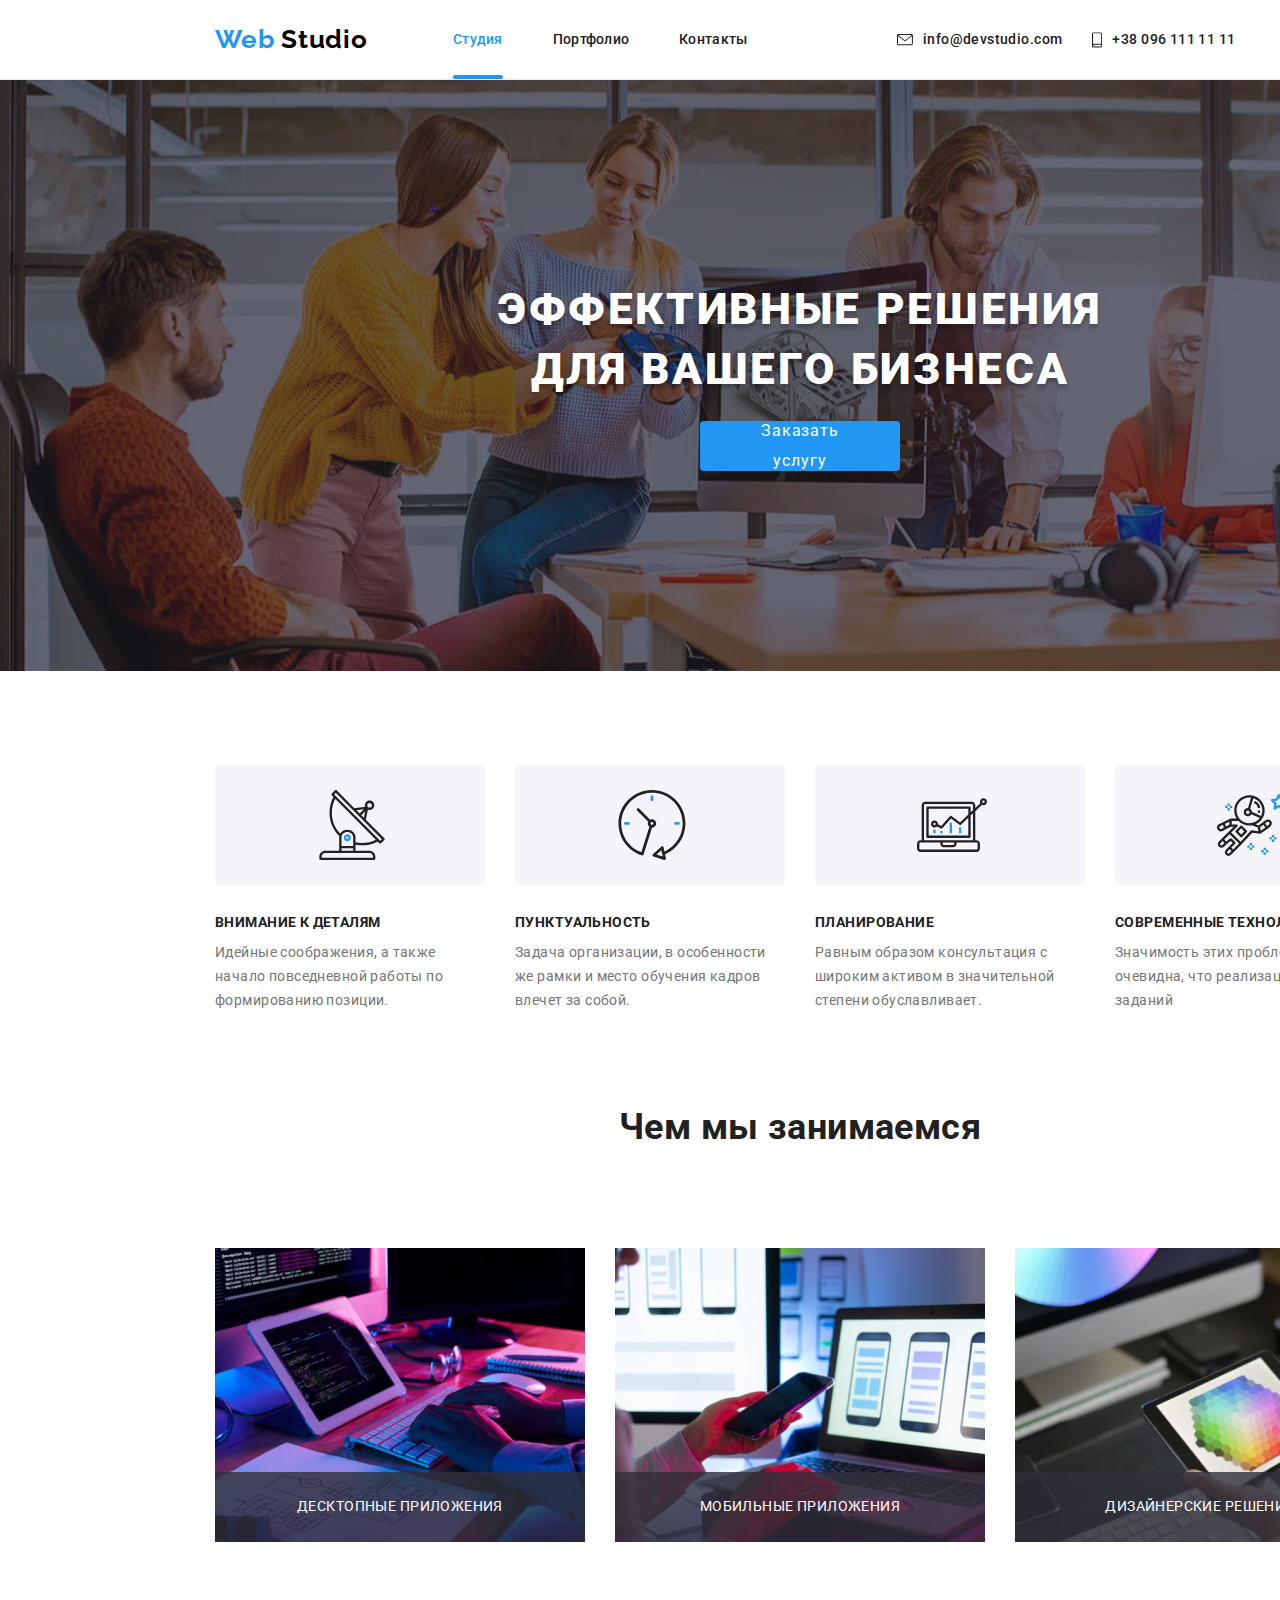
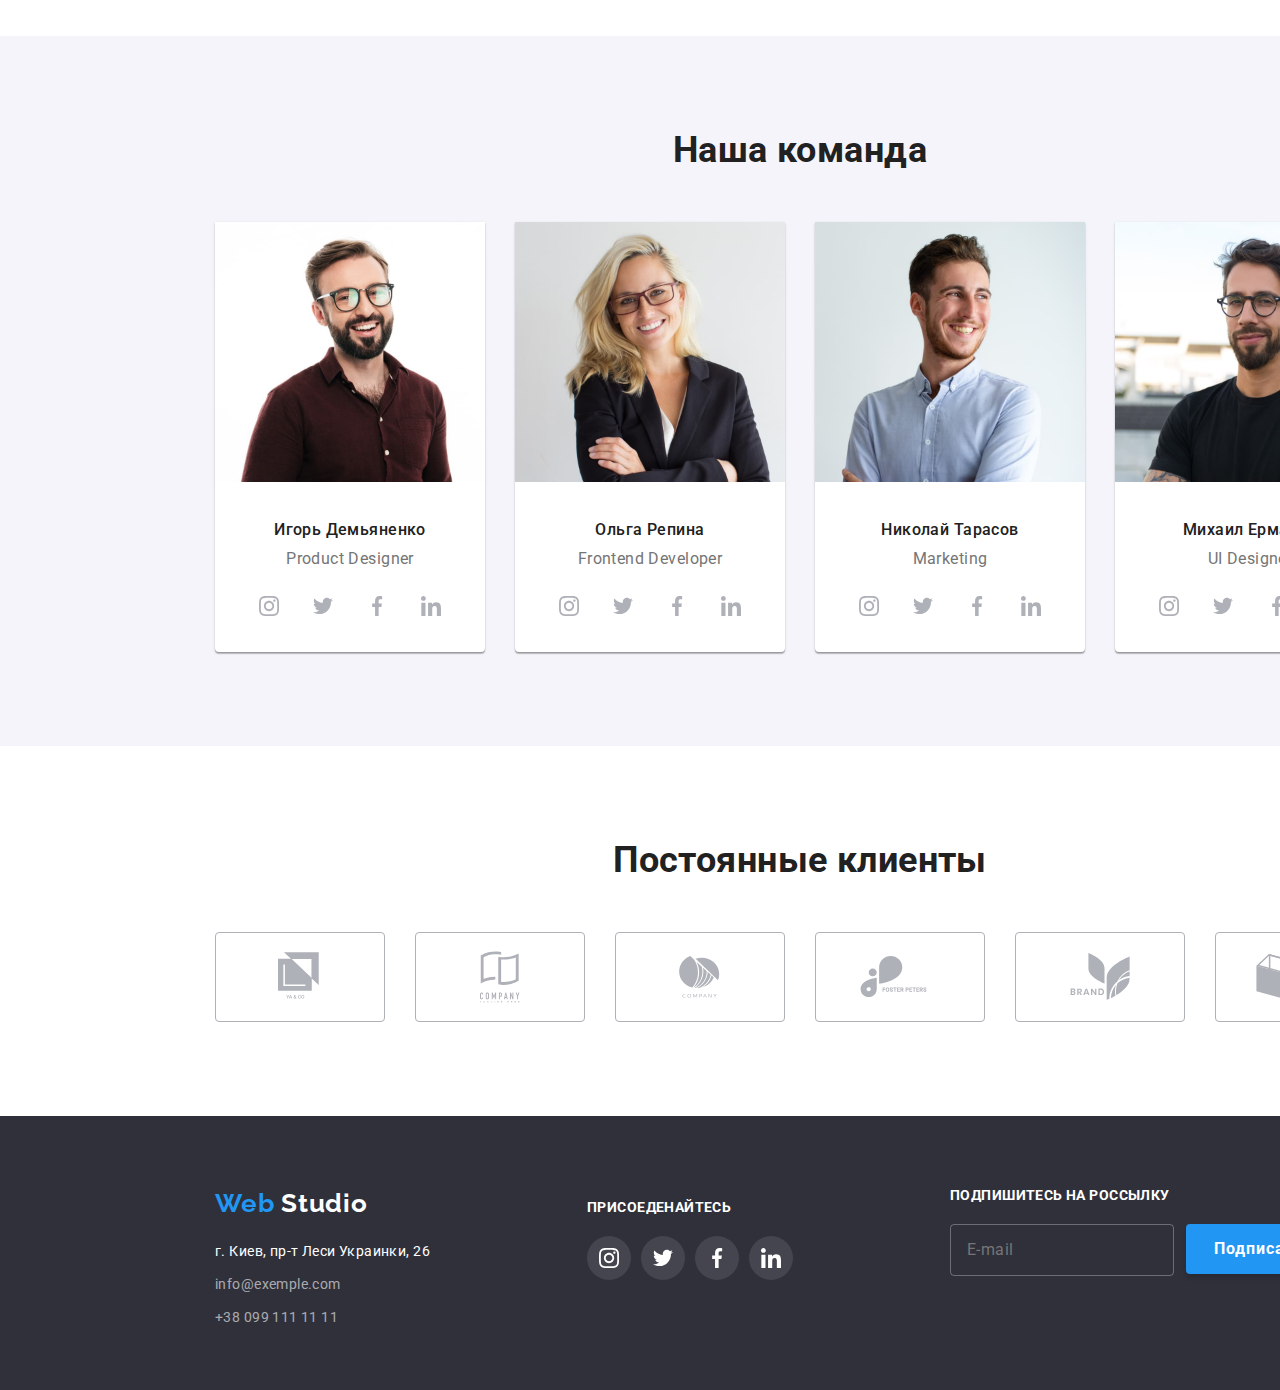
==== commit 3f78de16: "исправляет ошибки" ====
--- a/index.html
+++ b/index.html
@@ -199,28 +199,28 @@
                         <p class="team-text">Product Designer</p>
                             
                         <ul class="list social-link-box">
-                            <li class="social-link">
+                            <li class="social-link-list">
                                 <a href="" class="icon-link">
                                     <svg class="icon-svg">
                                         <use href="./images/sprite.svg#icon-instagram"></use>
                                     </svg>
                                 </a>
                             </li>
-                            <li class="social-link">
+                            <li class="social-link-list">
                                 <a href="" class="icon-link">
                                     <svg class="icon-svg">
                                         <use href="./images/sprite.svg#icon-twitter"></use>
                                     </svg>
                                 </a>
                             </li>
-                            <li class="social-link">
+                            <li class="social-link-list">
                                 <a href="" class="icon-link">
                                     <svg class="icon-svg">
                                         <use href="./images/sprite.svg#icon-facebook"></use>
                                     </svg>
                                 </a>
                             </li>
-                            <li class="social-link">    
+                            <li class="social-link-list">    
                                 <a href="" class="icon-link">
                                     <svg class="icon-svg">
                                         <use href="./images/sprite.svg#icon-linkedin"></use>
@@ -235,28 +235,28 @@
                         <p class="team-text">Frontend Developer</p>
                         
                         <ul class="list social-link-box">
-                            <li class="social-link">
+                            <li class="social-link-list">    
                                 <a href="" class="icon-link">
                                     <svg class="icon-svg">
                                         <use href="./images/sprite.svg#icon-instagram"></use>
                                     </svg>
                                 </a>
                             </li>
-                            <li class="social-link">
+                            <li class="social-link-list">    
                                 <a href="" class="icon-link">
                                     <svg class="icon-svg">
                                         <use href="./images/sprite.svg#icon-twitter"></use>
                                     </svg>
                                 </a>
                             </li>
-                            <li class="social-link">
+                            <li class="social-link-list">    
                                 <a href="" class="icon-link">
                                     <svg class="icon-svg">
                                         <use href="./images/sprite.svg#icon-facebook"></use>
                                     </svg>
                                 </a>
                             </li>
-                            <li class="social-link">    
+                            <li class="social-link-list">    
                                 <a href="" class="icon-link">
                                     <svg class="icon-svg">
                                         <use href="./images/sprite.svg#icon-linkedin"></use>
@@ -271,28 +271,28 @@
                         <p class="team-text">Marketing</p>
                             
                         <ul class="list social-link-box">
-                            <li class="social-link">
+                            <li class="social-link-list">    
                                 <a href="" class="icon-link">
                                     <svg class="icon-svg">
                                         <use href="./images/sprite.svg#icon-instagram"></use>
                                     </svg>
                                 </a>
                             </li>
-                            <li class="social-link">
+                            <li class="social-link-list">    
                                 <a href="" class="icon-link">
                                     <svg class="icon-svg">
                                         <use href="./images/sprite.svg#icon-twitter"></use>
                                     </svg>
                                 </a>
                             </li>
-                            <li class="social-link">
+                            <li class="social-link-list">    
                                 <a href="" class="icon-link">
                                     <svg class="icon-svg">
                                         <use href="./images/sprite.svg#icon-facebook"></use>
                                     </svg>
                                 </a>
                             </li>
-                            <li class="social-link">    
+                            <li class="social-link-list">    
                                 <a href="" class="icon-link">
                                     <svg class="icon-svg">
                                         <use href="./images/sprite.svg#icon-linkedin"></use>
@@ -307,28 +307,28 @@
                         <p class="team-text">UI Designer</p>
                             
                         <ul class="list social-link-box">
-                            <li class="social-link">
+                            <li class="social-link-list">    
                                 <a href="" class="icon-link">
                                     <svg class="icon-svg">
                                         <use href="./images/sprite.svg#icon-instagram"></use>
                                     </svg>
                                 </a>
                             </li>
-                            <li class="social-link">
+                            <li class="social-link-list">    
                                 <a href="" class="icon-link">
                                     <svg class="icon-svg">
                                         <use href="./images/sprite.svg#icon-twitter"></use>
                                     </svg>
                                 </a>
                             </li>
-                            <li class="social-link">
+                            <li class="social-link-list">    
                                 <a href="" class="icon-link">
                                     <svg class="icon-svg">
                                         <use href="./images/sprite.svg#icon-facebook"></use>
                                     </svg>
                                 </a>
                             </li>
-                            <li class="social-link">    
+                            <li class="social-link-list">    
                                 <a href="" class="icon-link">
                                     <svg class="icon-svg">
                                         <use href="./images/sprite.svg#icon-linkedin"></use>
@@ -412,28 +412,28 @@
                 <p class="text-footer">Присоеденайтесь</p>
                 <ul class="list links-box-footer">
                     <li class="social-links-footer">
-                        <a class="icon-link" href="" aria-label="Cсылка на instagram">
+                        <a class="icon-link footer" href="" aria-label="Cсылка на instagram">
                             <svg class="icon-svg footer-svg">
                                 <use href="./images/sprite.svg#icon-instagram"></use>
                             </svg>
                         </a>
                     </li>
                     <li class="social-links-footer">
-                        <a class="icon-link" href="" aria-label="Cсылка на twitter">
+                        <a class="icon-link footer" href="" aria-label="Cсылка на twitter">
                             <svg class="icon-svg footer-svg">
                                 <use href="./images/sprite.svg#icon-twitter"></use>
                             </svg>
                         </a>
                     </li>
                     <li class="social-links-footer">
-                        <a class="icon-link" href="" aria-label="Cсылка на facebook">
+                        <a class="icon-link footer" href="" aria-label="Cсылка на facebook">
                             <svg class="icon-svg footer-svg">
                                 <use href="./images/sprite.svg#icon-facebook"></use>
                             </svg>
                         </a>
                     </li>
                     <li class="social-links-footer">
-                        <a class="icon-link" href="" aria-label="Cсылка на linkedin">
+                        <a class="icon-link footer" href="" aria-label="Cсылка на linkedin">
                             <svg class="icon-svg footer-svg">
                                 <use href="./images/sprite.svg#icon-linkedin"></use>
                             </svg>
--- a/css/main.min.css
+++ b/css/main.min.css
@@ -1,2 +1,2 @@
-textarea::-webkit-input-placeholder{color:#757575;line-height:1.14;letter-spacing:0.01em}textarea:-ms-input-placeholder{color:#757575;line-height:1.14;letter-spacing:0.01em}textarea::-ms-input-placeholder{color:#757575;line-height:1.14;letter-spacing:0.01em}textarea::placeholder{color:#757575;line-height:1.14;letter-spacing:0.01em}/*! normalize.css v8.0.1 | MIT License | github.com/necolas/normalize.css */html{line-height:1.15;-webkit-text-size-adjust:100%}body{margin:0}main{display:block}h1{font-size:2em;margin:0.67em 0}hr{-webkit-box-sizing:content-box;box-sizing:content-box;height:0;overflow:visible}pre{font-family:monospace, monospace;font-size:1em}a{background-color:transparent}abbr[title]{border-bottom:none;text-decoration:underline;-webkit-text-decoration:underline dotted;text-decoration:underline dotted}b,strong{font-weight:bolder}code,kbd,samp{font-family:monospace, monospace;font-size:1em}small{font-size:80%}sub,sup{font-size:75%;line-height:0;position:relative;vertical-align:baseline}sub{bottom:-0.25em}sup{top:-0.5em}img{border-style:none}button,input,optgroup,select,textarea{font-family:inherit;font-size:100%;line-height:1.15;margin:0}button,input{overflow:visible}button,select{text-transform:none}button,[type="button"],[type="reset"],[type="submit"]{-webkit-appearance:button}button::-moz-focus-inner,[type="button"]::-moz-focus-inner,[type="reset"]::-moz-focus-inner,[type="submit"]::-moz-focus-inner{border-style:none;padding:0}button:-moz-focusring,[type="button"]:-moz-focusring,[type="reset"]:-moz-focusring,[type="submit"]:-moz-focusring{outline:1px dotted ButtonText}fieldset{padding:0.35em 0.75em 0.625em}legend{-webkit-box-sizing:border-box;box-sizing:border-box;color:inherit;display:table;max-width:100%;padding:0;white-space:normal}progress{vertical-align:baseline}textarea{overflow:auto}[type="checkbox"],[type="radio"]{-webkit-box-sizing:border-box;box-sizing:border-box;padding:0}[type="number"]::-webkit-inner-spin-button,[type="number"]::-webkit-outer-spin-button{height:auto}[type="search"]{-webkit-appearance:textfield;outline-offset:-2px}[type="search"]::-webkit-search-decoration{-webkit-appearance:none}::-webkit-file-upload-button{-webkit-appearance:button;font:inherit}details{display:block}summary{display:list-item}template{display:none}[hidden]{display:none}*,*:before,*:after{-webkit-box-sizing:border-box;box-sizing:border-box}body{margin:0px 0px 0px 0px;font-family:Roboto;font-style:normal;font-weight:400;font-size:14px;line-height:1.71;letter-spacing:0.03em;background-color:#fff;color:#757575}nav{display:-webkit-box;display:-ms-flexbox;display:flex;font-weight:500;line-height:1.14;letter-spacing:0.02em;color:#212121}h1,h2,h3,h4,h5{color:#212121;font-weight:700}.list{list-style:none;padding:0;margin:0}.web{color:#2196F3}.conteiner{width:1600px;padding-left:215px;padding-right:215px;margin-left:auto;margin-right:auto}.section{margin-top:94px}address{font-style:normal;margin-top:20px}.button{display:-webkit-inline-box;display:-ms-inline-flexbox;display:inline-flex;-webkit-box-align:center;-ms-flex-align:center;align-items:center;-webkit-box-pack:center;-ms-flex-pack:center;justify-content:center;text-decoration:none;width:200px;height:50px;padding:10px 32px;border-radius:4px;background-color:#F5F4FA;border:none;font-size:16px;line-height:1.88;letter-spacing:0.06em;color:#212121;cursor:pointer}.button.primary{color:#fff;background-color:#2196F3}.button.primary:hover,.button.primary:focus{-webkit-transition-duration:250ms;transition-duration:250ms;-webkit-transition-timing-function:cubic-bezier(0.4, 0, 0.2, 1);transition-timing-function:cubic-bezier(0.4, 0, 0.2, 1);color:#2196F3;background-color:#fff;fill:#2196F3}.button[type="submit"]{display:-webkit-box;display:-ms-flexbox;display:flex;font-family:Roboto;font-weight:700;color:#fff;background-color:#2196F3;margin-right:auto;margin-left:auto}.button.secondary{padding:10px 28px;-webkit-box-shadow:0px 4px 4px rgba(0,0,0,0.15);box-shadow:0px 4px 4px rgba(0,0,0,0.15);color:#fff;background-color:#2196F3}.button.secondary:hover,.button.secondary:focus{-webkit-transition-duration:250ms;transition-duration:250ms;-webkit-transition-timing-function:cubic-bezier(0.4, 0, 0.2, 1);transition-timing-function:cubic-bezier(0.4, 0, 0.2, 1);color:#2196F3;background-color:#fff;fill:#2196F3}.button.secondary>.icon-send{display:-webkit-inline-box;display:-ms-inline-flexbox;display:inline-flex;-webkit-box-align:center;-ms-flex-align:center;align-items:center;-webkit-box-pack:center;-ms-flex-pack:center;justify-content:center;margin-left:10px;width:24px;height:24px}.btn-close{position:absolute;top:8px;right:8px;width:30px;height:30px;padding:0;border-radius:50%;outline:none;border:1px solid rgba(0,0,0,0.1);background-color:#fff;cursor:pointer}.btn-close:hover>span[class="close"],.btn-close:focus>span[class="close"]{color:#2196F3}.button.menu-btn{width:auto;padding:6px 22px;font-weight:500;line-height:1.63;letter-spacing:0.03em}.button.menu-btn:hover{color:#fff;background-color:#2196F3;-webkit-box-shadow:0px 3px 1px rgba(0,0,0,0.1),0px 1px 2px rgba(0,0,0,0.08),0px 2px 2px rgba(0,0,0,0.12);box-shadow:0px 3px 1px rgba(0,0,0,0.1),0px 1px 2px rgba(0,0,0,0.08),0px 2px 2px rgba(0,0,0,0.12);-webkit-transition-duration:250ms;transition-duration:250ms;-webkit-transition-timing-function:cubic-bezier(0.4, 0, 0.2, 1);transition-timing-function:cubic-bezier(0.4, 0, 0.2, 1)}.logo{font-family:Raleway;font-weight:700;font-size:26px;line-height:1.19;letter-spacing:0.03em;color:#000000;text-decoration:none}.navigation .logo{width:153px;padding-top:25px;padding-bottom:25px;margin-right:85px}.logo.logo-footer{color:#fff;margin-top:-12px}.site-nav{display:-webkit-box;display:-ms-flexbox;display:flex;-webkit-box-align:center;-ms-flex-align:center;align-items:center;margin-right:auto}.site-nav .link-item:not(:first-child){margin-left:50px}.site-nav .link{padding-top:32px;padding-bottom:32px;font-weight:500;font-size:14px;line-height:1.14;text-decoration:none;color:#212121}.site-nav .link:hover,.site-nav .link:focus{color:#2196F3;-webkit-transition-duration:250ms;transition-duration:250ms;-webkit-transition-timing-function:cubic-bezier(0.4, 0, 0.2, 1);transition-timing-function:cubic-bezier(0.4, 0, 0.2, 1)}.site-auth{display:-webkit-box;display:-ms-flexbox;display:flex;-webkit-box-align:center;-ms-flex-align:center;align-items:center;margin-right:auto}.site-auth .link-item:not(:first-child){margin-left:30px}.site-auth .contact-link{display:-webkit-box;display:-ms-flexbox;display:flex;-webkit-box-align:center;-ms-flex-align:center;align-items:center;max-height:80px;padding-top:32px;padding-bottom:32px;font-weight:500;font-size:14px;line-height:1.14;text-decoration:none;color:#757575}.site-auth .contact-link:hover,.site-auth .contact-link:focus{color:#2196F3;-webkit-transition-duration:250ms;transition-duration:250ms;-webkit-transition-timing-function:cubic-bezier(0.4, 0, 0.2, 1);transition-timing-function:cubic-bezier(0.4, 0, 0.2, 1)}.form{width:100%;height:100%}.form-label{display:block;margin-bottom:4px;text-align:left;font-size:12px;line-height:1.167;letter-spacing:0.01em;color:#757575}.form-label:not(:last-child){margin-top:10px}.form-field{position:relative;display:-webkit-box;display:-ms-flexbox;display:flex;-webkit-box-orient:vertical;-webkit-box-direction:normal;-ms-flex-direction:column;flex-direction:column}.form-field:focus .form-label{color:#2196F3}.form-input{display:inline-block;width:100%;margin:0;padding-top:11px;padding-bottom:11px;padding-left:42px;border:1px solid rgba(33,33,33,0.2);border-radius:4px}.form-input:focus{outline:none;border:1px solid #2196F3;-webkit-transition-duration:250ms;transition-duration:250ms;-webkit-transition-timing-function:cubic-bezier(0.4, 0, 0.2, 1);transition-timing-function:cubic-bezier(0.4, 0, 0.2, 1)}.form-input:focus+.form-svg{fill:#2196F3;-webkit-transition-duration:250ms;transition-duration:250ms;-webkit-transition-timing-function:cubic-bezier(0.4, 0, 0.2, 1);transition-timing-function:cubic-bezier(0.4, 0, 0.2, 1)}.form-svg{position:absolute;left:12px;-webkit-transform:translateY(55%);transform:translateY(55%);display:-webkit-inline-box;display:-ms-inline-flexbox;display:inline-flex;width:18px;height:18px;fill:#212121}.form-field-sign{position:relative;margin-top:20px;margin-bottom:30px}.form-check-input{position:absolute;width:1px;height:1px;margin:-1px;padding:0;border:0;overflow:hidden;clip:rect(0 0 0 0)}.form-check-input:focus+.check-box{border:1px solid #2196F3;-webkit-box-shadow:0 0 1pt 1pt #2196F3;box-shadow:0 0 1pt 1pt #2196F3;-webkit-transition-duration:250ms;transition-duration:250ms;-webkit-transition-timing-function:cubic-bezier(0.4, 0, 0.2, 1);transition-timing-function:cubic-bezier(0.4, 0, 0.2, 1)}.form-check-input:focus:checked+.check-box{-webkit-box-shadow:0 0 1pt 1pt #757575;box-shadow:0 0 1pt 1pt #757575;background-color:#2196F3;background-image:url(../images/svg/Vector.svg);-webkit-transition-duration:250ms;transition-duration:250ms;-webkit-transition-timing-function:cubic-bezier(0.4, 0, 0.2, 1);transition-timing-function:cubic-bezier(0.4, 0, 0.2, 1)}.form-check-input:checked+.check-box{background-color:#2196F3;background-image:url(../images/svg/Vector.svg);-webkit-box-shadow:none;box-shadow:none;-webkit-transition-duration:250ms;transition-duration:250ms;-webkit-transition-timing-function:cubic-bezier(0.4, 0, 0.2, 1);transition-timing-function:cubic-bezier(0.4, 0, 0.2, 1);background-size:cover}.form-accept-text{padding-left:36px;font-weight:400;font-size:14px;line-height:1.71;letter-spacing:0.03em;color:#757575}.form-agreement-link{display:-webkit-inline-box;display:-ms-inline-flexbox;display:inline-flex;-ms-flex-wrap:inherit;flex-wrap:inherit;color:#2196F3}span[class="check-box"]{position:absolute;margin-left:-22px;margin-right:7px;width:16px;height:15px;-webkit-transform:translate(0%, 20%);transform:translate(0%, 20%);background-color:#fff;outline:0;border-radius:2px;-webkit-box-shadow:0 0 1pt 1pt #757575;box-shadow:0 0 1pt 1pt #757575}textarea{resize:none;height:120px;padding:12px 16px;border-color:rgba(33,33,33,0.2);border-radius:4px}textarea:focus{outline:none;border:1px solid #2196F3;border-radius:4px;-webkit-transition-duration:250ms;transition-duration:250ms;-webkit-transition-timing-function:cubic-bezier(0.4, 0, 0.2, 1);transition-timing-function:cubic-bezier(0.4, 0, 0.2, 1)}.e-mail-form{display:-webkit-box;display:-ms-flexbox;display:flex;width:auto}.e-mail-form>input{width:100%;margin-right:12px;-webkit-box-align:center;-ms-flex-align:center;align-items:center;padding-top:15px;padding-bottom:15px;padding-left:16px;border:1px solid rgba(255,255,255,0.3);border-radius:4px;font-size:16px;line-height:1.25;letter-spacing:0.03em;background:transparent}.icon-svg{width:20px;height:20px}.icon-svg .footer-svg{--color4: $primary-white-color}.icon-link:hover>.icon-svg{--color4: $primary-white-color;-webkit-transition-duration:250ms;transition-duration:250ms;-webkit-transition-timing-function:cubic-bezier(0.4, 0, 0.2, 1);transition-timing-function:cubic-bezier(0.4, 0, 0.2, 1)}.icon-features{width:270px;height:120px;padding:25px 102px;background:#F5F4FA;border-radius:4px}.link-item .contact-link{padding-top:32px;padding-bottom:32px;font-weight:500;font-size:14px;line-height:1.14;text-decoration:none;color:#212121}.link{position:relative;padding-top:32px;padding-bottom:32px;font-weight:500;font-size:14px;line-height:1.14;text-decoration:none;color:#212121}.curent.link::after{content:" ";position:absolute;display:block;width:100%;border-bottom:4px solid #2196F3;border-radius:2px;bottom:0}.icon-client-link{display:-webkit-box;display:-ms-flexbox;display:flex;-webkit-box-pack:center;-ms-flex-pack:center;justify-content:center;-webkit-box-align:center;-ms-flex-align:center;align-items:center;width:170px;height:90px;border:1px solid #afb1b8;border-radius:4px}.icon-client-link:hover,.icon-client-link:focus{border:1px solid #2196F3;-webkit-transition-duration:250ms;transition-duration:250ms;-webkit-transition-timing-function:cubic-bezier(0.4, 0, 0.2, 1);transition-timing-function:cubic-bezier(0.4, 0, 0.2, 1)}.icon-client-link:hover>.client-svg,.icon-client-link:hover>.client-svg,.icon-client-link:focus>.client-svg,.icon-client-link:focus>.client-svg{--color4: $accent-color;-webkit-transition-duration:250ms;transition-duration:250ms;-webkit-transition-timing-function:cubic-bezier(0.4, 0, 0.2, 1);transition-timing-function:cubic-bezier(0.4, 0, 0.2, 1)}.social-link-box{display:-webkit-box;display:-ms-flexbox;display:flex;padding:16px 32px 24px}.social-link:not(:last-child){margin-right:10px}.social-links-footer:not(:last-child){margin-right:10px}.links-box-footer{display:-webkit-box;display:-ms-flexbox;display:flex}.icon-link{display:-webkit-box;display:-ms-flexbox;display:flex;-webkit-box-align:center;-ms-flex-align:center;align-items:center;-webkit-box-pack:center;-ms-flex-pack:center;justify-content:center;border-radius:50%;width:44px;height:44px;background-color:rgba(255,255,255,0.1)}.icon-link:hover,.icon-link:focus{color:#2196F3;-webkit-transition-duration:250ms;transition-duration:250ms;-webkit-transition-timing-function:cubic-bezier(0.4, 0, 0.2, 1);transition-timing-function:cubic-bezier(0.4, 0, 0.2, 1)}.modal{position:absolute;top:50%;left:50%;-webkit-transform:translate(-50%, -50%);transform:translate(-50%, -50%);width:528px;height:580px;padding:40px;-webkit-box-shadow:0px 1px 3px rgba(0,0,0,0.12),0px 1px 1px rgba(0,0,0,0.14),0px 2px 1px rgba(0,0,0,0.2);box-shadow:0px 1px 3px rgba(0,0,0,0.12),0px 1px 1px rgba(0,0,0,0.14),0px 2px 1px rgba(0,0,0,0.2);border-radius:4px;background:#fff}.modal-title{text-align:center;font-size:20px;line-height:1.15;margin:0;padding-bottom:12px}span.close-modal{display:-webkit-inline-box;display:-ms-inline-flexbox;display:inline-flex;-webkit-box-pack:center;-ms-flex-pack:center;justify-content:center;-webkit-box-align:center;-ms-flex-align:center;align-items:center;width:18px;height:18px}.navigation{display:-webkit-box;display:-ms-flexbox;display:flex;-webkit-box-align:center;-ms-flex-align:center;align-items:center;margin-right:auto}.backdrop{position:fixed;top:0;left:0;width:100%;height:100%;z-index:1;background:rgba(0,0,0,0.2);-webkit-transform:scale(1);transform:scale(1);-webkit-transition-duration:300ms;transition-duration:300ms;-webkit-transition-timing-function:ease-in;transition-timing-function:ease-in}.backdrop.is-hidden{pointer-events:none;opacity:0;-webkit-transform:scale(0.25);transform:scale(0.25)}.hero-conteiner{display:block;padding:0;max-width:1600px;max-height:600px;margin-left:auto;margin-right:auto;padding-top:200px;padding-bottom:200px;text-align:center;background-image:-webkit-gradient(linear, left top, left bottom, from(rgba(47,48,58,0.4)), to(rgba(47,48,58,0.4))),url(../images/Header.jpg);background-image:linear-gradient(rgba(47,48,58,0.4), rgba(47,48,58,0.4)),url(../images/Header.jpg);background-color:#C4C4C4;background-repeat:no-repeat;background-size:cover;background-position:center}.hero-title{margin:0 0 20px;text-transform:uppercase;text-align:center;color:#fff;font-weight:900;font-size:44px;line-height:1.36;letter-spacing:0.06em;text-shadow:0px 4px 4px rgba(0,0,0,0.25)}.conteiner.footer{display:-webkit-box;display:-ms-flexbox;display:flex;-webkit-box-pack:justify;-ms-flex-pack:justify;justify-content:space-between;padding-top:72px;padding-bottom:60px;font-size:14px;line-height:1.71;background:#2F303A;color:#fff}.conteiner.footer.text-footer{margin-top:0;margin-bottom:20px;text-transform:uppercase;line-height:1.14;font-weight:700;letter-spacing:0.03em}.list.contacts{color:rgba(255,255,255,0.6);text-decoration:none}.list.contacts .contacts-item{margin-top:9px}.footer-box.join{margin-top:12px}.icon-svg.footer-svg{--color4: $primary-white-color}.footer-subscribe-svg{width:24px;height:24px;margin-left:10px;fill:currentColor}.page-header{display:-webkit-box;display:-ms-flexbox;display:flex;height:80px;border-bottom:1px solid #ECECEC}.header-svg{-webkit-box-pack:center;-ms-flex-pack:center;justify-content:center;-webkit-box-align:center;-ms-flex-align:center;align-items:center;margin-right:10px;fill:currentColor}.header-svg:hover,.header-svg:focus{--color4: $accent-color;-webkit-transition-duration:250ms;transition-duration:250ms;-webkit-transition-timing-function:cubic-bezier(0.4, 0, 0.2, 1);transition-timing-function:cubic-bezier(0.4, 0, 0.2, 1)}.contact-link>.header-svg:hover{--color4: $accent-color;-webkit-transition-duration:250ms;transition-duration:250ms;-webkit-transition-timing-function:cubic-bezier(0.4, 0, 0.2, 1);transition-timing-function:cubic-bezier(0.4, 0, 0.2, 1)}.section-title{font-size:36px;line-height:1.16;text-align:center;color:#212121;margin:0;padding-bottom:50px}.work-box{width:calc((100% - 30px * 2) / 3);margin-right:30px;position:relative}.work-box .text{display:-webkit-inline-box;display:-ms-inline-flexbox;display:inline-flex;-webkit-box-pack:center;-ms-flex-pack:center;justify-content:center;-webkit-box-align:center;-ms-flex-align:center;align-items:center;height:70px;margin:0;position:absolute;bottom:0;left:0;right:0;text-transform:uppercase;font-size:14px;line-height:1.14;background:rgba(47,48,58,0.8);color:#fff}.work-box>img{display:block}.work-box:nth-child(3n){margin-right:0}.list.work{display:-webkit-box;display:-ms-flexbox;display:flex;padding-top:50px}.features{display:-webkit-box;display:-ms-flexbox;display:flex}.features .title{font-size:14px;line-height:1.14;text-transform:uppercase;color:var(--primary-text-color);margin-top:0;margin-top:30px;margin-bottom:10px}.features-box{width:calc((100% - 30px * 3) / 4);margin-right:30px}.features-box:nth-child(4n){margin-right:0}.features-box>p{margin:0}.features-svg{background-size:contain;width:70px;height:70px;fill:currentColor}.conteiner.team{background-color:#F5F4FA;padding-top:94px;padding-bottom:94px}.list.team{display:-webkit-box;display:-ms-flexbox;display:flex}.team-title{margin:30px 0 0;text-align:center;font-weight:500;font-size:16px;line-height:1.19;color:#212121}.team-text{font-size:16px;line-height:1.19;text-align:center;color:#757575;margin:10px 0 0}.team-member{width:calc((100% - 30px * 3) / 4);margin-right:30px;background-color:#fff;-webkit-box-shadow:0px 1px 3px rgba(0,0,0,0.12),0px 1px 1px rgba(0,0,0,0.14),0px 2px 1px rgba(0,0,0,0.2);box-shadow:0px 1px 3px rgba(0,0,0,0.12),0px 1px 1px rgba(0,0,0,0.14),0px 2px 1px rgba(0,0,0,0.2);border-radius:0px 0px 4px 4px}.team-member:hover{-webkit-box-shadow:0px 4px 4px rgba(0,0,0,0.25);box-shadow:0px 4px 4px rgba(0,0,0,0.25);-webkit-transition-duration:250ms;transition-duration:250ms;-webkit-transition-timing-function:cubic-bezier(0.4, 0, 0.2, 1);transition-timing-function:cubic-bezier(0.4, 0, 0.2, 1)}.team-member:nth-child(4n){margin-right:0}.social-link-box{display:-webkit-box;display:-ms-flexbox;display:flex;padding:16px 32px 24px}.social-link:not(:last-child){margin-right:10px}.clients-list{width:calc((100% - 30px * 5) / 6);margin-right:30px}.clients-list-box{display:-webkit-box;display:-ms-flexbox;display:flex}.list-menu{display:-webkit-box;display:-ms-flexbox;display:flex;-webkit-box-pack:center;-ms-flex-pack:center;justify-content:center;margin-bottom:50px}.list-menu>li:not(:first-child){margin-left:8px}.projects-list{display:-webkit-box;display:-ms-flexbox;display:flex;-ms-flex-wrap:wrap;flex-wrap:wrap}.projects-list>.projects-item{width:calc((100% - 30px * 2) / 3);margin-right:30px;margin-bottom:30px;border:1px solid #fff}.projects-list>.projects-item:hover{-webkit-box-shadow:0px 1px 1px rgba(0,0,0,0.12),0px 4px 4px rgba(0,0,0,0.06),0px 4px 6px rgba(0,0,0,0.16);box-shadow:0px 1px 1px rgba(0,0,0,0.12),0px 4px 4px rgba(0,0,0,0.06),0px 4px 6px rgba(0,0,0,0.16);-webkit-transition-duration:250ms;transition-duration:250ms;-webkit-transition-timing-function:cubic-bezier(0.4, 0, 0.2, 1);transition-timing-function:cubic-bezier(0.4, 0, 0.2, 1)}.projects-list>.projects-item:hover .effects-title{-webkit-transform:translatey(0);transform:translatey(0)}.projects-list>.projects-item:nth-child(3n){margin-right:0}.projects-list>.projects-item:nth-last-child(-n+3){margin-bottom:0}.projects-link{display:inline-block;text-decoration:none}.card{padding:20px 24px;margin:0;border-style:none}.card>.title{margin:0 0 4px;font-weight:700;font-size:18px;line-height:2;letter-spacing:0.06em;color:#212121}.card>.text{margin:0;font-weight:400;font-size:16px;line-height:1.87;color:#757575}.efect{position:relative;overflow:hidden}.efect>img{display:block}.efect-title{position:absolute;top:0;margin:0;padding:63px 24px;font-size:18px;line-height:1.56;color:#fff;background-color:rgba(33,150,243,0.9);-webkit-transform:translatey(100%);transform:translatey(100%);-webkit-transition-duration:250ms;transition-duration:250ms;-webkit-transition-timing-function:cubic-bezier(0.4, 0, 0.2, 1);transition-timing-function:cubic-bezier(0.4, 0, 0.2, 1)}
+textarea::-webkit-input-placeholder{color:#757575;line-height:1.14;letter-spacing:0.01em}textarea:-ms-input-placeholder{color:#757575;line-height:1.14;letter-spacing:0.01em}textarea::-ms-input-placeholder{color:#757575;line-height:1.14;letter-spacing:0.01em}textarea::placeholder{color:#757575;line-height:1.14;letter-spacing:0.01em}/*! normalize.css v8.0.1 | MIT License | github.com/necolas/normalize.css */html{line-height:1.15;-webkit-text-size-adjust:100%}body{margin:0}main{display:block}h1{font-size:2em;margin:0.67em 0}hr{-webkit-box-sizing:content-box;box-sizing:content-box;height:0;overflow:visible}pre{font-family:monospace, monospace;font-size:1em}a{background-color:transparent}abbr[title]{border-bottom:none;text-decoration:underline;-webkit-text-decoration:underline dotted;text-decoration:underline dotted}b,strong{font-weight:bolder}code,kbd,samp{font-family:monospace, monospace;font-size:1em}small{font-size:80%}sub,sup{font-size:75%;line-height:0;position:relative;vertical-align:baseline}sub{bottom:-0.25em}sup{top:-0.5em}img{border-style:none}button,input,optgroup,select,textarea{font-family:inherit;font-size:100%;line-height:1.15;margin:0}button,input{overflow:visible}button,select{text-transform:none}button,[type="button"],[type="reset"],[type="submit"]{-webkit-appearance:button}button::-moz-focus-inner,[type="button"]::-moz-focus-inner,[type="reset"]::-moz-focus-inner,[type="submit"]::-moz-focus-inner{border-style:none;padding:0}button:-moz-focusring,[type="button"]:-moz-focusring,[type="reset"]:-moz-focusring,[type="submit"]:-moz-focusring{outline:1px dotted ButtonText}fieldset{padding:0.35em 0.75em 0.625em}legend{-webkit-box-sizing:border-box;box-sizing:border-box;color:inherit;display:table;max-width:100%;padding:0;white-space:normal}progress{vertical-align:baseline}textarea{overflow:auto}[type="checkbox"],[type="radio"]{-webkit-box-sizing:border-box;box-sizing:border-box;padding:0}[type="number"]::-webkit-inner-spin-button,[type="number"]::-webkit-outer-spin-button{height:auto}[type="search"]{-webkit-appearance:textfield;outline-offset:-2px}[type="search"]::-webkit-search-decoration{-webkit-appearance:none}::-webkit-file-upload-button{-webkit-appearance:button;font:inherit}details{display:block}summary{display:list-item}template{display:none}[hidden]{display:none}*,*:before,*:after{-webkit-box-sizing:border-box;box-sizing:border-box}body{margin:0px 0px 0px 0px;font-family:Roboto;font-style:normal;font-weight:400;font-size:14px;line-height:1.71;letter-spacing:0.03em;background-color:#fff;color:#757575}nav{display:-webkit-box;display:-ms-flexbox;display:flex;font-weight:500;line-height:1.14;letter-spacing:0.02em;color:#212121}h1,h2,h3,h4,h5{color:#212121;font-weight:700}.list{list-style:none;padding:0;margin:0}.web{color:#2196F3}.conteiner{width:1600px;padding-left:215px;padding-right:215px;margin-left:auto;margin-right:auto}.section{margin-top:94px}address{font-style:normal;margin-top:20px}.hero-conteiner{display:block;padding:0;max-width:1600px;max-height:600px;margin-left:auto;margin-right:auto;padding-top:200px;padding-bottom:200px;text-align:center;background-image:-webkit-gradient(linear, left top, left bottom, from(rgba(47,48,58,0.4)), to(rgba(47,48,58,0.4))),url(../images/Header.jpg);background-image:linear-gradient(rgba(47,48,58,0.4), rgba(47,48,58,0.4)),url(../images/Header.jpg);background-color:#C4C4C4;background-repeat:no-repeat;background-size:cover;background-position:center}.hero-title{margin:0 0 20px;text-transform:uppercase;text-align:center;color:#fff;font-weight:900;font-size:44px;line-height:1.36;letter-spacing:0.06em;text-shadow:0px 4px 4px rgba(0,0,0,0.25)}.conteiner.footer{display:-webkit-box;display:-ms-flexbox;display:flex;-webkit-box-pack:justify;-ms-flex-pack:justify;justify-content:space-between;padding-top:72px;padding-bottom:60px;font-size:14px;line-height:1.71;background:#2F303A;color:#fff}.conteiner.footer .text-footer{margin-top:0;margin-bottom:20px;text-transform:uppercase;line-height:1.14;font-weight:700;letter-spacing:0.03em}.contacts-list{color:rgba(255,255,255,0.6);text-decoration:none}.contacts-list .contacts-item{margin-top:9px}.footer-box.join{margin-top:12px}.icon-svg.footer-svg{--color4: $primary-white-color}.footer-subscribe-svg{width:24px;height:24px;margin-left:10px;fill:currentColor}.page-header{display:-webkit-box;display:-ms-flexbox;display:flex;height:80px;border-bottom:1px solid #ECECEC}.header-svg{-webkit-box-pack:center;-ms-flex-pack:center;justify-content:center;-webkit-box-align:center;-ms-flex-align:center;align-items:center;margin-right:10px;fill:currentColor}.header-svg:hover,.header-svg:focus{--color4: $accent-color;-webkit-transition-duration:250ms;transition-duration:250ms;-webkit-transition-timing-function:cubic-bezier(0.4, 0, 0.2, 1);transition-timing-function:cubic-bezier(0.4, 0, 0.2, 1)}.header-svg:hover{--color4: $accent-color;-webkit-transition-duration:250ms;transition-duration:250ms;-webkit-transition-timing-function:cubic-bezier(0.4, 0, 0.2, 1);transition-timing-function:cubic-bezier(0.4, 0, 0.2, 1)}.section-title{font-size:36px;line-height:1.16;text-align:center;color:#212121;margin:0;padding-bottom:50px}.work-box{width:calc((100% - 30px * 2) / 3);margin-right:30px;position:relative}.work-box .text{display:-webkit-inline-box;display:-ms-inline-flexbox;display:inline-flex;-webkit-box-pack:center;-ms-flex-pack:center;justify-content:center;-webkit-box-align:center;-ms-flex-align:center;align-items:center;height:70px;margin:0;position:absolute;bottom:0;left:0;right:0;text-transform:uppercase;font-size:14px;line-height:1.14;background:rgba(47,48,58,0.8);color:#fff}.work-box>img{display:block}.work-box:nth-child(3n){margin-right:0}.list.work{display:-webkit-box;display:-ms-flexbox;display:flex;padding-top:50px}.features{display:-webkit-box;display:-ms-flexbox;display:flex}.features .title{font-size:14px;line-height:1.14;text-transform:uppercase;color:#212121;margin-top:0;margin-top:30px;margin-bottom:10px}.features-box{width:calc((100% - 30px * 3) / 4);margin-right:30px}.features-box:nth-child(4n){margin-right:0}.features-box>p{margin:0}.features-svg{background-size:contain;width:70px;height:70px;fill:currentColor}.conteiner.team{background-color:#F5F4FA;padding-top:94px;padding-bottom:94px}.list.team{display:-webkit-box;display:-ms-flexbox;display:flex}.team-title{margin:30px 0 0;text-align:center;font-weight:500;font-size:16px;line-height:1.19;color:#212121}.team-text{font-size:16px;line-height:1.19;text-align:center;color:#757575;margin:10px 0 0}.team-member{width:calc((100% - 30px * 3) / 4);margin-right:30px;background-color:#fff;-webkit-box-shadow:0px 1px 3px rgba(0,0,0,0.12),0px 1px 1px rgba(0,0,0,0.14),0px 2px 1px rgba(0,0,0,0.2);box-shadow:0px 1px 3px rgba(0,0,0,0.12),0px 1px 1px rgba(0,0,0,0.14),0px 2px 1px rgba(0,0,0,0.2);border-radius:0px 0px 4px 4px}.team-member:hover{-webkit-box-shadow:0px 4px 4px rgba(0,0,0,0.25);box-shadow:0px 4px 4px rgba(0,0,0,0.25);-webkit-transition-duration:250ms;transition-duration:250ms;-webkit-transition-timing-function:cubic-bezier(0.4, 0, 0.2, 1);transition-timing-function:cubic-bezier(0.4, 0, 0.2, 1)}.team-member:nth-child(4n){margin-right:0}.clients-list{width:calc((100% - 30px * 5) / 6);margin-right:30px}.clients-list-box{display:-webkit-box;display:-ms-flexbox;display:flex}.list-menu{display:-webkit-box;display:-ms-flexbox;display:flex;-webkit-box-pack:center;-ms-flex-pack:center;justify-content:center;margin-bottom:50px}.list-menu>li:not(:first-child){margin-left:8px}.projects-list{display:-webkit-box;display:-ms-flexbox;display:flex;-ms-flex-wrap:wrap;flex-wrap:wrap}.projects-list>.projects-item{width:calc((100% - 30px * 2) / 3);margin-right:30px;margin-bottom:30px;border:1px solid #fff}.projects-list>.projects-item:hover{-webkit-box-shadow:0px 1px 1px rgba(0,0,0,0.12),0px 4px 4px rgba(0,0,0,0.06),0px 4px 6px rgba(0,0,0,0.16);box-shadow:0px 1px 1px rgba(0,0,0,0.12),0px 4px 4px rgba(0,0,0,0.06),0px 4px 6px rgba(0,0,0,0.16);-webkit-transition-duration:250ms;transition-duration:250ms;-webkit-transition-timing-function:cubic-bezier(0.4, 0, 0.2, 1);transition-timing-function:cubic-bezier(0.4, 0, 0.2, 1)}.projects-list>.projects-item:hover .effects-title{-webkit-transform:translatey(0);transform:translatey(0)}.projects-list>.projects-item:nth-child(3n){margin-right:0}.projects-list>.projects-item:nth-last-child(-n+3){margin-bottom:0}.projects-link{display:inline-block;text-decoration:none}.card{padding:20px 24px;margin:0;border-style:none}.card>.title{margin:0 0 4px;font-weight:700;font-size:18px;line-height:2;letter-spacing:0.06em;color:#212121}.card>.text{margin:0;font-weight:400;font-size:16px;line-height:1.87;color:#757575}.efect{position:relative;overflow:hidden}.efect>img{display:block}.efect-title{position:absolute;top:0;margin:0;padding:63px 24px;font-size:18px;line-height:1.56;color:#fff;background-color:rgba(33,150,243,0.9);-webkit-transform:translatey(100%);transform:translatey(100%);-webkit-transition-duration:250ms;transition-duration:250ms;-webkit-transition-timing-function:cubic-bezier(0.4, 0, 0.2, 1);transition-timing-function:cubic-bezier(0.4, 0, 0.2, 1)}.button{display:-webkit-inline-box;display:-ms-inline-flexbox;display:inline-flex;-webkit-box-align:center;-ms-flex-align:center;align-items:center;-webkit-box-pack:center;-ms-flex-pack:center;justify-content:center;text-decoration:none;width:200px;height:50px;padding:10px 32px;border-radius:4px;background-color:#F5F4FA;border:none;font-size:16px;line-height:1.88;letter-spacing:0.06em;color:#212121;cursor:pointer}.button.primary{color:#fff;background-color:#2196F3}.button.primary:hover,.button.primary:focus{-webkit-transition-duration:250ms;transition-duration:250ms;-webkit-transition-timing-function:cubic-bezier(0.4, 0, 0.2, 1);transition-timing-function:cubic-bezier(0.4, 0, 0.2, 1);color:#2196F3;background-color:#fff;fill:#2196F3}.button[type="submit"]{display:-webkit-box;display:-ms-flexbox;display:flex;font-family:Roboto;font-weight:700;color:#fff;background-color:#2196F3;margin-right:auto;margin-left:auto}.button.secondary{padding:10px 28px;-webkit-box-shadow:0px 4px 4px rgba(0,0,0,0.15);box-shadow:0px 4px 4px rgba(0,0,0,0.15);color:#fff;background-color:#2196F3}.button.secondary:hover,.button.secondary:focus{-webkit-transition-duration:250ms;transition-duration:250ms;-webkit-transition-timing-function:cubic-bezier(0.4, 0, 0.2, 1);transition-timing-function:cubic-bezier(0.4, 0, 0.2, 1);color:#2196F3;background-color:#fff;fill:#2196F3}.button.secondary>.icon-send{display:-webkit-inline-box;display:-ms-inline-flexbox;display:inline-flex;-webkit-box-align:center;-ms-flex-align:center;align-items:center;-webkit-box-pack:center;-ms-flex-pack:center;justify-content:center;margin-left:10px;width:24px;height:24px}.btn-close{position:absolute;top:8px;right:8px;width:30px;height:30px;padding:0;border-radius:50%;outline:none;border:1px solid rgba(0,0,0,0.1);background-color:#fff;cursor:pointer}.btn-close:hover>span[class="close-modal"],.btn-close:focus>span[class="close-modal"]{color:#2196F3}.logo{font-family:Raleway;font-weight:700;font-size:26px;line-height:1.19;letter-spacing:0.03em;color:#000000;text-decoration:none}.navigation .logo{width:153px;padding-top:25px;padding-bottom:25px;margin-right:85px}.logo.logo-footer{color:#fff;margin-top:-12px}.site-nav{display:-webkit-box;display:-ms-flexbox;display:flex;-webkit-box-align:center;-ms-flex-align:center;align-items:center;margin-right:auto}.site-nav .link-item:not(:first-child){margin-left:50px}.site-nav .link{padding-top:32px;padding-bottom:32px;font-weight:500;font-size:14px;line-height:1.14;text-decoration:none;color:#212121}.site-nav .link:hover,.site-nav .link:focus{color:#2196F3;-webkit-transition-duration:250ms;transition-duration:250ms;-webkit-transition-timing-function:cubic-bezier(0.4, 0, 0.2, 1);transition-timing-function:cubic-bezier(0.4, 0, 0.2, 1)}.site-auth{display:-webkit-box;display:-ms-flexbox;display:flex;-webkit-box-align:center;-ms-flex-align:center;align-items:center;margin-right:auto}.site-auth .link-item:not(:first-child){margin-left:30px}.site-auth .contact-link{display:-webkit-box;display:-ms-flexbox;display:flex;-webkit-box-align:center;-ms-flex-align:center;align-items:center;max-height:80px;padding-top:32px;padding-bottom:32px;font-weight:500;font-size:14px;line-height:1.14;text-decoration:none;color:#757575}.site-auth .contact-link:hover,.site-auth .contact-link:focus{color:#2196F3;-webkit-transition-duration:250ms;transition-duration:250ms;-webkit-transition-timing-function:cubic-bezier(0.4, 0, 0.2, 1);transition-timing-function:cubic-bezier(0.4, 0, 0.2, 1)}.form{width:100%;height:100%}.form-label{display:block;margin-bottom:4px;text-align:left;font-size:12px;line-height:1.167;letter-spacing:0.01em;color:#757575}.form-label:not(:last-child){margin-top:10px}.form-field{position:relative;display:-webkit-box;display:-ms-flexbox;display:flex;-webkit-box-orient:vertical;-webkit-box-direction:normal;-ms-flex-direction:column;flex-direction:column}.form-field:focus .form-label{color:#2196F3}.form-input{display:inline-block;width:100%;margin:0;padding-top:11px;padding-bottom:11px;padding-left:42px;border:1px solid rgba(33,33,33,0.2);border-radius:4px}.form-input:focus{outline:none;border:1px solid #2196F3;-webkit-transition-duration:250ms;transition-duration:250ms;-webkit-transition-timing-function:cubic-bezier(0.4, 0, 0.2, 1);transition-timing-function:cubic-bezier(0.4, 0, 0.2, 1)}.form-input:focus+.form-svg{fill:#2196F3;-webkit-transition-duration:250ms;transition-duration:250ms;-webkit-transition-timing-function:cubic-bezier(0.4, 0, 0.2, 1);transition-timing-function:cubic-bezier(0.4, 0, 0.2, 1)}.form-svg{position:absolute;left:12px;-webkit-transform:translateY(55%);transform:translateY(55%);display:-webkit-inline-box;display:-ms-inline-flexbox;display:inline-flex;width:18px;height:18px;fill:#212121}.form-field-sign{position:relative;margin-top:20px;margin-bottom:30px}.form-check-input{position:absolute;width:1px;height:1px;margin:-1px;padding:0;border:0;overflow:hidden;clip:rect(0 0 0 0)}.form-check-input:focus+.check-box{border:1px solid #2196F3;-webkit-box-shadow:0 0 1pt 1pt #2196F3;box-shadow:0 0 1pt 1pt #2196F3;-webkit-transition-duration:250ms;transition-duration:250ms;-webkit-transition-timing-function:cubic-bezier(0.4, 0, 0.2, 1);transition-timing-function:cubic-bezier(0.4, 0, 0.2, 1)}.form-check-input:focus:checked+.check-box{-webkit-box-shadow:0 0 1pt 1pt #757575;box-shadow:0 0 1pt 1pt #757575;background-color:#2196F3;background-image:url(../images/svg/Vector.svg);-webkit-transition-duration:250ms;transition-duration:250ms;-webkit-transition-timing-function:cubic-bezier(0.4, 0, 0.2, 1);transition-timing-function:cubic-bezier(0.4, 0, 0.2, 1)}.form-check-input:checked+.check-box{background-color:#2196F3;background-image:url(../images/svg/Vector.svg);-webkit-box-shadow:none;box-shadow:none;-webkit-transition-duration:250ms;transition-duration:250ms;-webkit-transition-timing-function:cubic-bezier(0.4, 0, 0.2, 1);transition-timing-function:cubic-bezier(0.4, 0, 0.2, 1);background-size:cover}.form-accept-text{padding-left:36px;font-weight:400;font-size:14px;line-height:1.71;letter-spacing:0.03em;color:#757575}.form-agreement-link{display:-webkit-inline-box;display:-ms-inline-flexbox;display:inline-flex;-ms-flex-wrap:inherit;flex-wrap:inherit;color:#2196F3}span[class="check-box"]{position:absolute;margin-left:-22px;margin-right:7px;width:16px;height:15px;-webkit-transform:translate(0%, 20%);transform:translate(0%, 20%);background-color:#fff;outline:0;border-radius:2px;-webkit-box-shadow:0 0 1pt 1pt #757575;box-shadow:0 0 1pt 1pt #757575}textarea{resize:none;height:120px;padding:12px 16px;border-color:rgba(33,33,33,0.2);border-radius:4px}textarea:focus{outline:none;border:1px solid #2196F3;border-radius:4px;-webkit-transition-duration:250ms;transition-duration:250ms;-webkit-transition-timing-function:cubic-bezier(0.4, 0, 0.2, 1);transition-timing-function:cubic-bezier(0.4, 0, 0.2, 1)}.e-mail-form{display:-webkit-box;display:-ms-flexbox;display:flex;width:auto}.e-mail-form>input{width:100%;margin-right:12px;-webkit-box-align:center;-ms-flex-align:center;align-items:center;padding-top:15px;padding-bottom:15px;padding-left:16px;border:1px solid rgba(255,255,255,0.3);border-radius:4px;font-size:16px;line-height:1.25;letter-spacing:0.03em;background:transparent}.icon-svg{width:20px;height:20px}.icon-svg .footer-svg{--color4: $primary-white-color}.icon-features{width:270px;height:120px;padding:25px 102px;background:#F5F4FA;border-radius:4px}.link{position:relative;padding-top:32px;padding-bottom:32px;font-weight:500;font-size:14px;line-height:1.14;text-decoration:none;color:#757575}.hover-link .contact-link{padding-top:32px;padding-bottom:32px;font-weight:500;font-size:14px;line-height:1.14;text-decoration:none;color:#212121}.curent.link::after{content:" ";position:absolute;display:block;width:100%;border-bottom:4px solid #2196F3;border-radius:2px;bottom:0}.icon-client-link{display:-webkit-box;display:-ms-flexbox;display:flex;-webkit-box-pack:center;-ms-flex-pack:center;justify-content:center;-webkit-box-align:center;-ms-flex-align:center;align-items:center;width:170px;height:90px;border:1px solid #afb1b8;border-radius:4px}.icon-client-link:hover,.icon-client-link:focus{border:1px solid #2196F3;-webkit-transition-duration:250ms;transition-duration:250ms;-webkit-transition-timing-function:cubic-bezier(0.4, 0, 0.2, 1);transition-timing-function:cubic-bezier(0.4, 0, 0.2, 1)}.icon-client-link:hover>.client-svg,.icon-client-link:focus>.client-svg{fill:currentColor;-webkit-transition-duration:250ms;transition-duration:250ms;-webkit-transition-timing-function:cubic-bezier(0.4, 0, 0.2, 1);transition-timing-function:cubic-bezier(0.4, 0, 0.2, 1)}.social-link-list:not(:last-child){margin-right:10px}.links-box-footer{display:-webkit-box;display:-ms-flexbox;display:flex}.social-link-box{display:-webkit-box;display:-ms-flexbox;display:flex;padding:16px 32px 24px}.social-links-footer:not(:last-child){margin-right:10px}.icon-link{display:-webkit-box;display:-ms-flexbox;display:flex;-webkit-box-align:center;-ms-flex-align:center;align-items:center;-webkit-box-pack:center;-ms-flex-pack:center;justify-content:center;border-radius:50%;width:44px;height:44px;background-color:rgba(255,255,255,0.1)}.icon-link:hover{background-color:#2196F3;-webkit-transition-duration:250ms;transition-duration:250ms;-webkit-transition-timing-function:cubic-bezier(0.4, 0, 0.2, 1);transition-timing-function:cubic-bezier(0.4, 0, 0.2, 1)}.icon-link:hover>.icon-svg{fill:#fff}.icon-link.footer{background-color:rgba(255,255,255,0.1)}.icon-link.footer:hover{background-color:#2196F3}.icon-link.footer>.icon-svg{fill:#fff}.modal{position:absolute;top:50%;left:50%;-webkit-transform:translate(-50%, -50%);transform:translate(-50%, -50%);width:528px;height:580px;padding:40px;-webkit-box-shadow:0px 1px 3px rgba(0,0,0,0.12),0px 1px 1px rgba(0,0,0,0.14),0px 2px 1px rgba(0,0,0,0.2);box-shadow:0px 1px 3px rgba(0,0,0,0.12),0px 1px 1px rgba(0,0,0,0.14),0px 2px 1px rgba(0,0,0,0.2);border-radius:4px;background:#fff}.modal-title{text-align:center;font-size:20px;line-height:1.15;margin:0;padding-bottom:12px}span.close-modal{display:-webkit-inline-box;display:-ms-inline-flexbox;display:inline-flex;-webkit-box-pack:center;-ms-flex-pack:center;justify-content:center;-webkit-box-align:center;-ms-flex-align:center;align-items:center;width:18px;height:18px}.navigation{display:-webkit-box;display:-ms-flexbox;display:flex;-webkit-box-align:center;-ms-flex-align:center;align-items:center;margin-right:auto}.backdrop{position:fixed;top:0;left:0;width:100%;height:100%;z-index:1;background:rgba(0,0,0,0.2);-webkit-transform:scale(1);transform:scale(1);-webkit-transition-duration:300ms;transition-duration:300ms;-webkit-transition-timing-function:ease-in;transition-timing-function:ease-in}.backdrop.is-hidden{pointer-events:none;opacity:0;-webkit-transform:scale(0.25);transform:scale(0.25)}
 /*# sourceMappingURL=main.min.css.map */